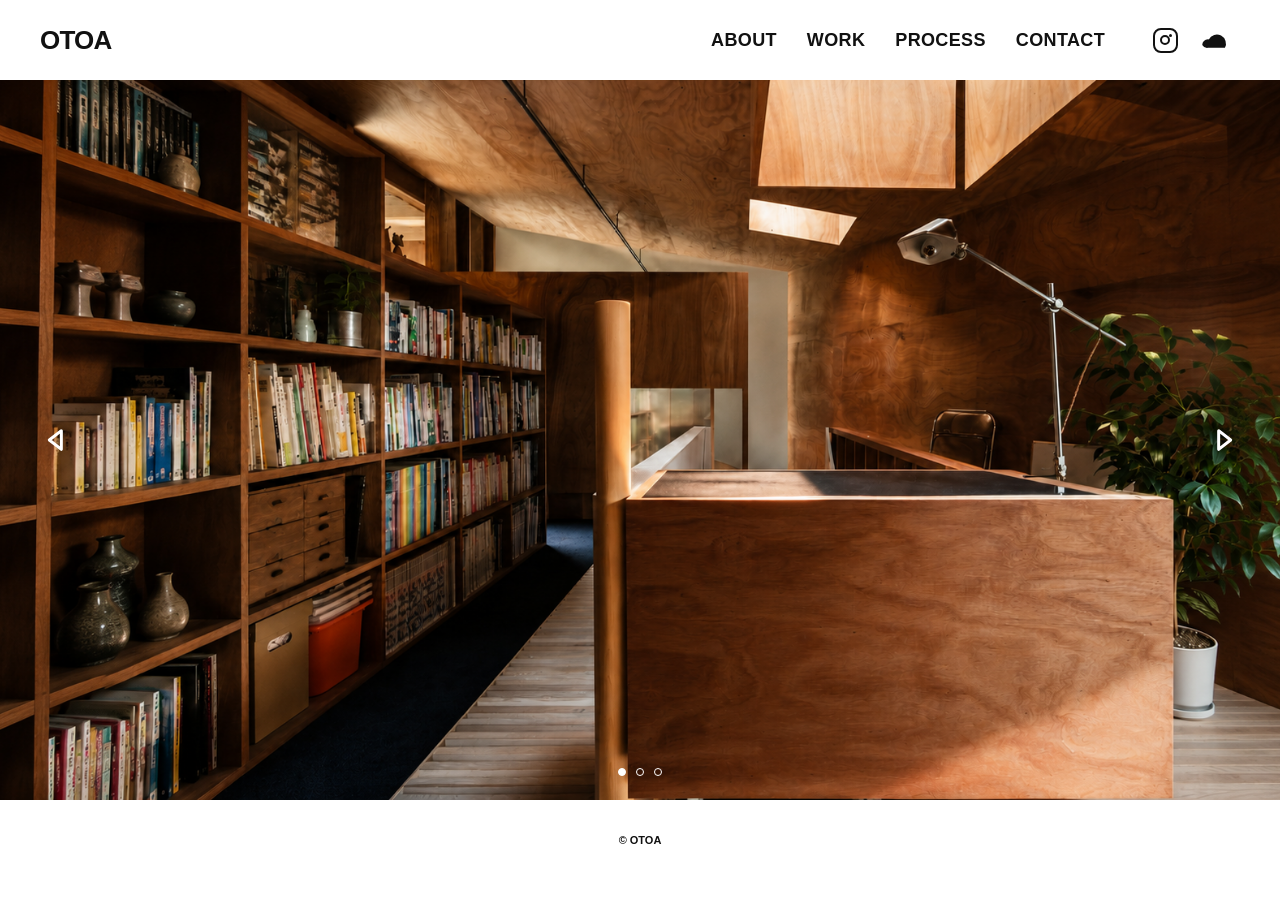
==== index.html @ 6fc3696e "最新OTOTOInitial commit" ====
<!doctype html>
<html lang="ja">
  <head>
    <meta charset="UTF-8" />
    <meta name="viewport" content="width=device-width, initial-scale=1.0" />
    <meta
      name="description"
      content="OTOAは、内装工事を軸に、空間に馴染む木製スピーカーも制作しています。"
    />
    <title>OTOA — Interior / Speaker / Music</title>

    <link rel="stylesheet" href="./css/reset.css" />
    <link rel="stylesheet" href="./css/style.css?v=20260803-77" />
  </head>

  <body>
    <!-- Header: ロゴと各ページへのナビゲーション -->
    <header class="header">
      <a class="logo" href="./index.html" aria-label="トップページ">OTOA</a>

      <button
        class="menu-button"
        type="button"
        aria-expanded="false"
        aria-controls="global-navigation"
      >
        <span>MENU</span>
        <span class="menu-icon" aria-hidden="true"></span>
      </button>

      <nav id="global-navigation" class="navigation" aria-label="メインメニュー">
        <div class="navigation-left">
          <a href="./about/index.html">ABOUT</a>
          <a href="./work/index.html">WORK</a>
          <a href="./process/index.html">PROCESS</a>
          <a href="./contact/index.html">CONTACT</a>
        </div>
        <div class="navigation-right">
          <a class="instagram-link" href="https://www.instagram.com" target="_blank" rel="noreferrer" aria-label="Instagram">
            <span class="instagram-icon" aria-hidden="true"></span>
          </a>
          <a class="soundcloud-link" href="https://soundcloud.com/" target="_blank" rel="noreferrer" aria-label="SoundCloud">
            <svg class="soundcloud-icon" viewBox="0 0 24 24" aria-hidden="true">
              <path d="M3 12a4 4 0 014-4c.2 0 .4 0 .6.05A6 6 0 1119 14H7a4 4 0 01-4-2z"></path>
            </svg>
          </a>
        </div>
      </nav>
    </header>

    <!-- Hero: OTOAの空間とスピーカーを写真だけで見せるスライダー -->
    <main class="hero">
      <div class="slider" aria-label="OTOAイメージ写真">
        <div class="slide is-active">
          <img
            src="./assets/interior-02.png"
            alt="本棚と木のカウンターがある内装空間"
          />
        </div>
        <div class="slide">
          <img
            src="./assets/interior-01.png"
            alt="障子と赤い壁、木製収納がある住宅のリビング"
          />
        </div>
        <div class="slide">
          <img
            src="./assets/interior-03.png"
            alt="自然光と木製収納が調和する住宅のリビング"
          />
        </div>

        <button class="slider-button slider-prev" type="button" aria-label="前の写真">
          <svg viewBox="0 0 24 24" aria-hidden="true">
            <path d="M16 5 L7 12 L16 19 Z"></path>
          </svg>
        </button>
        <button class="slider-button slider-next" type="button" aria-label="次の写真">
          <svg viewBox="0 0 24 24" aria-hidden="true">
            <path d="M8 5 L17 12 L8 19 Z"></path>
          </svg>
        </button>

        <div class="slider-dots" aria-label="写真を選択">
          <button class="slider-dot is-active" type="button" aria-label="写真1を表示"></button>
          <button class="slider-dot" type="button" aria-label="写真2を表示"></button>
          <button class="slider-dot" type="button" aria-label="写真3を表示"></button>
        </div>
      </div>
    </main>

    <!-- Footer: 全ページ共通のコピーライトとSNSリンク -->
    <footer class="page-footer">
      <a href="./index.html">© OTOA</a>
    </footer>

    <script src="./js/main.js?v=20260803-02"></script>
  </body>
</html>
---- css/style.css ----
@charset "UTF-8";

:root {
  --color-white: #ffffff;
  --color-black: #111111;
  --color-gray: #aaa9a7;
  --font-body: "Helvetica Neue", Helvetica, Arial, sans-serif;
  --body-text-size: 16px; /* 全ページ共通：本文サイズ */
  --header-height: 5rem;
  --footer-height: var(--header-height);
  --site-content-max: 1440px; /* 全ページ共通：コンテンツの最大幅 */
  --site-gutter-total: 80px; /* PC：左右余白40px × 2 */
  /* 下層ページ共通：ABOUTのCONCEPTセクションを基準にした文字階層 */
  --section-title-size: 18px;
  --section-title-weight: 700;
  --section-translation-size: 12px;
  --section-translation-weight: 680;
  --section-body-size: 14px;
  --section-body-weight: 620;
  /* ABOUT・PROCESS共通：蛍光ペンの上下位置を統一 */
  --marker-highlight: linear-gradient(
    to bottom,
    transparent 18%,
    #dfff00 18%,
    #dfff00 88%,
    transparent 88%
  );
}

html {
  width: 100%;
}

html,
body {
  min-height: 100%;
  background: var(--color-white);
  overflow-x: hidden;
}

body {
  width: 100%;
  margin: 0;
  color: var(--color-black);
  font-family: var(--font-body);
}

body.menu-open {
  overflow: hidden;
}

/* ========================================
   Header: 左右のナビと中央ロゴ
======================================== */
.header {
  position: relative;
  z-index: 20;
  display: grid;
  grid-template-columns: 1fr auto 1fr;
  align-items: center;
  width: 100%;
  height: var(--header-height);
  padding: 0 clamp(2rem, 5vw, 5rem);
  background: var(--color-white);
}

.logo {
  z-index: 2;
  grid-column: 1;
  grid-row: 1;
  justify-self: start;
  font-size: 26px;
  font-weight: 700;
  line-height: 1;
  letter-spacing: -0.03em;
}

.navigation {
  grid-column: 2 / -1;
  grid-row: 1;
  display: flex;
  justify-content: flex-end;
  gap: 20px;
  width: 100%;
  pointer-events: none;
}

.navigation-left,
.navigation-right {
  display: flex;
  align-items: center;
  pointer-events: auto;
}

.navigation-left {
  justify-content: flex-end;
  gap: 0;
  margin-left: auto;
}

.navigation-right {
  gap: 0;
}

.navigation-left a,
.navigation-right a {
  display: inline-flex;
  position: relative;
  align-items: center;
  justify-content: center;
  color: var(--color-black);
  font-size: 18px;
  font-weight: 600;
  line-height: 2rem;
  letter-spacing: 0.02em;
  transition: color 180ms ease;
}

.navigation-left a {
  padding: 15px;
}

.navigation-right .instagram-link,
.navigation-right .soundcloud-link {
  display: grid;
  place-items: center;
  width: 50px;
  height: 50px;
  min-width: 50px;
  min-height: 50px;
  padding: 10px;
}

.instagram-icon {
  position: relative;
  display: block;
  width: 25px;
  height: 25px;
  border: 2px solid currentColor;
  border-radius: 8px;
}

.flow-body .instagram-icon {
  width: 25px;
  height: 25px;
}

.soundcloud-icon {
  display: block;
  width: 34px;
  height: 34px;
  fill: currentColor;
  transform: translateY(3px); /* SoundCloudアイコンだけ3px下へ調整 */
}

.navigation-left a::after {
  position: absolute;
  bottom: -0.65rem;
  left: 50%;
  width: 0.45rem;
  height: 0.45rem;
  border-radius: 50%;
  background: var(--color-black);
  content: "";
  transform: translate(-50%, 0.35rem);
  opacity: 0;
  transition:
    opacity 180ms ease,
    transform 180ms ease;
}

.navigation-left a:hover,
.navigation-left a:focus-visible,
.navigation-left a.is-current {
  color: var(--color-black);
}

.navigation-left a:hover::after,
.navigation-left a:focus-visible::after,
.navigation-left a.is-current::after {
  transform: translate(-50%, 0);
  opacity: 1;
}

.instagram-icon::before {
  position: absolute;
  top: 50%;
  left: 50%;
  width: 10px;
  height: 10px;
  border: 2px solid currentColor;
  border-radius: 50%;
  content: "";
  transform: translate(-50%, -50%);
}

.instagram-icon::after {
  position: absolute;
  top: 4px;
  right: 4px;
  width: 3px;
  height: 3px;
  border-radius: 50%;
  background: currentColor;
  content: "";
}

.menu-button {
  display: none;
}

/* ========================================
   Hero slider: 写真だけを画面いっぱいに表示
======================================== */
.hero {
  width: 100%;
  max-width: none;
  margin: 0;
  height: auto;
  aspect-ratio: 16 / 9;
  max-height: calc(100svh - var(--header-height) - var(--footer-height));
  padding: 0;
}

.slider {
  position: relative;
  width: 100%;
  height: 100%;
  overflow: hidden;
  background: #312a24;
}

.slide {
  position: absolute;
  inset: 0;
  visibility: hidden;
  opacity: 0;
  transition:
    opacity 1.2s ease,
    visibility 1.2s;
}

.slide.is-active {
  visibility: visible;
  opacity: 1;
}

.slide img {
  width: 100%;
  height: 100%;
  object-fit: cover;
  object-position: center;
}

.slider-button {
  position: absolute;
  z-index: 3;
  top: 50%;
  display: grid;
  place-items: center;
  width: 2.25rem;
  height: 2.25rem;
  padding: 0;
  border: 0;
  background: transparent;
  cursor: pointer;
  transform: translateY(-50%);
  transition: opacity 180ms ease;
}

.slider-button svg {
  width: 2rem;
  height: 2rem;
  overflow: visible;
}

.slider-button path {
  fill: rgba(17, 17, 17, 0.12);
  stroke: var(--color-white);
  stroke-width: 2.25;
  stroke-linecap: round;
  stroke-linejoin: round;
}

.slider-button:hover,
.slider-button:focus-visible {
  opacity: 0.6;
}

.slider-prev {
  left: clamp(1rem, 3vw, 3rem);
}

.slider-next {
  right: clamp(1rem, 3vw, 3rem);
}

.slider-dots {
  position: absolute;
  z-index: 3;
  bottom: 1.5rem;
  left: 50%;
  display: flex;
  gap: 0.625rem;
  transform: translateX(-50%);
}

.slider-dot {
  width: 0.5rem;
  height: 0.5rem;
  padding: 0;
  border: 1px solid var(--color-white);
  border-radius: 50%;
  cursor: pointer;
}

.slider-dot.is-active {
  background: var(--color-white);
}

/* ========================================
   Tablet: 900px以下
======================================== */
@media screen and (max-width: 900px) {
  .works-grid,
  .works-grid-columns {
    grid-template-columns: 1fr;
    gap: 1.5rem;
  }

  .works-column {
    gap: 1.5rem;
  }

  .works-grid-columns .works-column:first-child,
  .works-grid-columns .works-column:last-child {
    padding-right: 0;
    padding-left: 0;
  }

  .works-card img {
    height: 260px;
  }

  .flow-intro,
  .flow-steps {
    width: 100%;
  }

  .flow-steps li {
    grid-template-columns: 2.5rem minmax(0, 1fr);
  }

  .flow-description {
    grid-column: 2;
  }

  .works-page-title {
    font-size: 2.25rem;
    margin-bottom: 0.45rem;
  }

  .works-page-dot {
    margin-bottom: 2.2rem;
    margin-top: -0.875rem;
  }

  .speaker-detail-grid {
    grid-template-columns: repeat(2, minmax(0, 1fr));
  }
}

/* ========================================
   Smartphone: 640px以下
======================================== */
@media screen and (max-width: 640px) {
  .header {
    padding: 0 1rem;
  }

  .logo {
    font-size: 1.25rem;
  }

  .menu-button {
    padding: 0.5rem 0;
  }

  .navigation {
    padding: 1rem 1rem 2rem;
  }

  .navigation a {
    padding: 0.85rem 0.25rem;
    font-size: 1rem;
  }

  .navigation-right {
    margin-top: 0.5rem;
  }

  .slider-button {
    width: 1.7rem;
    height: 1.7rem;
  }

  .slider-prev {
    left: 0.5rem;
  }

  .slider-next {
    right: 0.5rem;
  }

  .page-footer {
    padding: 0 1rem;
  }

  .flow-steps li {
    grid-template-columns: 1fr;
    gap: 0.5rem;
  }

  .flow-description {
    grid-column: 1;
  }

  .flow-contact {
    display: grid;
    justify-items: stretch;
  }

  .flow-contact-button {
    width: 100%;
  }

  .contact-form {
    max-width: 100%;
  }

  .privacy-check {
    align-items: flex-start;
    text-align: left;
  }

  .works-page-title {
    font-size: 1.75rem;
    margin-bottom: 0.4rem;
  }

  .works-page-dot {
    margin-bottom: 1.95rem;
    margin-top: -0.9375rem;
  }

  .speaker-detail-grid {
    grid-template-columns: 1fr;
  }
}

/* ========================================
   Tablet: 1024px以下
======================================== */
@media screen and (max-width: 1024px) {
  :root {
    --header-height: 5rem;
  }

  .header {
    padding: 0 1.5rem;
  }

  .logo {
    justify-self: start;
    grid-column: 1;
    white-space: nowrap;
  }

  .menu-button {
    z-index: 2;
    grid-column: 3;
    grid-row: 1;
    display: flex;
    justify-self: end;
    gap: 0;
    align-items: center;
    padding: 0.75rem 0;
    font-size: 0.75rem;
    font-weight: 600;
    cursor: pointer;
  }

  .menu-button > span:first-child {
    /* レスポンシブ時：MENU文字は表示せずアイコンだけにする */
    display: none;
  }

  .menu-icon,
  .menu-icon::before {
    display: block;
    width: 1.5rem;
    height: 1px;
    background: var(--color-black);
    transition: transform 240ms ease;
  }

  .menu-icon {
    position: relative;
  }

  .menu-icon::before {
    position: absolute;
    top: 0.4rem;
    content: "";
  }

  .menu-button[aria-expanded="true"] .menu-icon {
    transform: translateY(0.2rem) rotate(45deg);
  }

  .menu-button[aria-expanded="true"] .menu-icon::before {
    transform: translateY(-0.4rem) rotate(-90deg);
  }

  .navigation {
    position: fixed;
    inset: var(--header-height) 0 0;
    display: flex;
    flex-direction: column;
    justify-content: flex-start;
    gap: 0;
    padding: 1.5rem;
    visibility: hidden;
    background: var(--color-white);
    opacity: 0;
    pointer-events: none;
    transition:
      opacity 240ms ease,
      visibility 240ms;
  }

  .navigation.is-open {
    visibility: visible;
    opacity: 1;
    pointer-events: auto;
  }

  .navigation-left {
    display: block;
    margin-left: 0;
    text-align: right;
  }

  .navigation-right {
    display: flex;
    gap: 0;
    margin-top: 1rem;
  }

  .navigation a {
    display: block;
    position: relative;
    padding: 15px;
    border-bottom: 1px solid #deddd9;
    color: var(--color-black);
    font-size: 18px;
  }

  .navigation-left a::after {
    top: 50%;
    right: 0.25rem;
    bottom: auto;
    left: auto;
    transform: translate(0.35rem, -50%);
  }

  .navigation-left a:hover::after,
  .navigation-left a:focus-visible::after,
  .navigation-left a.is-current::after {
    transform: translate(0, -50%);
  }

  .navigation-right .instagram-link,
  .navigation-right .soundcloud-link {
    border-bottom: 0;
  }

  .hero {
    height: min(
      41.875rem,
      calc(100svh - var(--header-height) - var(--footer-height))
    );
  }

  .speaker-detail-grid {
    grid-template-columns: repeat(2, minmax(0, 1fr));
  }
}

/* ========================================
   Smartphone: 768px以下
======================================== */
@media screen and (max-width: 768px) {
  :root {
    --header-height: 4rem;
  }

  .header {
    padding: 0 1.25rem;
  }

  .logo {
    font-size: 26px;
  }

  .hero {
    height: calc(100svh - var(--header-height) - var(--footer-height));
    min-height: 24rem;
    max-height: 32rem;
    padding: 0;
  }



  .slider-button {
    width: 2rem;
    height: 2rem;
  }

  .slider-prev {
    left: 0.75rem;
  }

  .slider-next {
    right: 0.75rem;
  }

  .slider-dots {
    bottom: 1rem;
  }

  .works-page-title {
    font-size: 2rem;
    margin-bottom: 0.35rem;
  }

  .works-page-dot {
    margin-bottom: 1.95rem;
    margin-top: -0.9375rem;
  }

  .speaker-detail-grid {
    grid-template-columns: 1fr;
  }
}

/* ========================================
   Small smartphone: 480px以下
======================================== */
@media screen and (max-width: 480px) {
  .menu-button > span:first-child {
    display: none;
  }

  .slider-button {
    width: 1.75rem;
    height: 1.75rem;
  }
}

@media (prefers-reduced-motion: reduce) {
  .slide {
    transition: none;
  }
}

/* ========================================
   Sub pages: ABOUT / WORK / CONTACT 共通
======================================== */
.sub-page {
  width: 100%;
  min-height: 100vh;
  background: var(--color-white);
  font-size: var(--body-text-size);
}

.page-container,
.header,
.page-footer {
  /* 全ページ共通フレーム：最大幅はこの1か所で管理 */
  width: calc(100% - var(--site-gutter-total));
  max-width: var(--site-content-max);
  margin-right: auto;
  margin-left: auto;
}

.page-container {
  padding-top: clamp(5rem, 8vw, 8rem);
  padding-bottom: clamp(6rem, 10vw, 10rem);
}

.page-label {
  font-size: 0.75rem;
  font-weight: 700;
  letter-spacing: 0.06em;
}

.page-footer {
  display: flex;
  justify-content: center;
  align-items: center;
  width: 100%;
  height: var(--footer-height);
  padding: 0 1.5rem;
  color: var(--color-black);
  background: var(--color-white);
  font-size: 0.75rem;
  font-weight: 600;
}

.page-footer a {
  font-size: 0.75rem;
  font-weight: 700;
  transition: opacity 180ms ease;
}

.page-footer a:hover,
.page-footer a:focus-visible {
  opacity: 0.5;
}

/* ========================================
   About page
======================================== */
.about-page {
  --about-rule-color: #9c9c9c;
  --about-section-space: clamp(5rem, 8vw, 8rem);
  width: min(calc(100% - 36rem), 54rem);
}

.about-lead {
  display: grid;
  grid-template-columns: minmax(0, 1fr) minmax(20rem, 0.75fr);
  column-gap: clamp(4rem, 8vw, 7.5rem);
  row-gap: 0;
  align-items: start;
  padding-top: 1.75rem;
  border-top: 1px solid var(--about-rule-color);
}

.about-text {
  grid-column: 1;
  grid-row: 1;
  width: 100%;
  max-width: 35rem;
}

.about-profile h1 {
  margin-bottom: 0.15rem;
  font-size: 1.125rem;
  font-weight: 700;
  line-height: 1.45;
  letter-spacing: 0;
}

.about-profile h1::before,
.about-profile p:nth-of-type(2)::before {
  margin-right: 0.45em;
  content: "■";
}

.about-profile p {
  font-size: 0.875rem;
  font-weight: 700;
  line-height: 1.45;
  letter-spacing: 0;
}

.about-section-label {
  margin-bottom: 1.25rem;
}

.about-profile p:nth-of-type(2) {
  margin-bottom: 0.75rem;
}

.contact-intro h1 {
  margin-top: 2rem;
  font-size: clamp(2rem, 4vw, 3.75rem);
  font-weight: 550;
  line-height: 1.35;
  letter-spacing: -0.04em;
}

.about-copy {
  grid-column: 1;
  grid-row: 2;
  width: 100%;
  max-width: 35rem;
  margin-top: 2.75rem;
}

.about-copy p {
  margin: 0;
  font-size: clamp(0.9375rem, 1.1vw, 1.0625rem);
  font-weight: 650;
  line-height: 1.6;
  letter-spacing: 0.01em;
}

.about-copy .about-copy-label {
  margin-bottom: 0.25rem;
  font-size: 0.875rem;
  font-weight: 700;
}

.about-copy h2 {
  margin-bottom: 1.25rem;
  font-size: 0.8125rem;
  font-weight: 700;
  color: #aaa9a7;
}

.about-copy p + p {
  margin-top: 1.5rem;
}

.about-copy mark {
  color: inherit;
  padding: 0 0.04em;
  background: var(--marker-highlight);
  box-decoration-break: clone;
  -webkit-box-decoration-break: clone;
}

.about-image {
  grid-column: 2;
  grid-row: 1 / span 2;
  display: flex;
  justify-content: center;
  align-items: center;
  margin: 0;
}

.about-image img {
  display: block;
  width: 100%;
  aspect-ratio: 4 / 5;
  object-fit: cover;
  object-position: center;
  filter: grayscale(1);
}

.about-history {
  width: min(100%, 18rem);
  margin-top: clamp(5rem, 8vw, 8rem);
}

.about-story {
  margin-top: var(--about-section-space);
  border-top: 1px solid var(--about-rule-color);
}

.story-row {
  display: grid;
  grid-template-columns: 10.5rem minmax(0, 1fr);
  gap: clamp(3rem, 6vw, 5rem);
  padding: 1.75rem 0 2.25rem;
  border-bottom: 1px solid var(--about-rule-color);
}

.story-heading p,
.story-row h2 {
  font-size: 0.875rem;
  font-weight: 700;
}

.story-heading h2 {
  margin-top: 0.25rem;
  font-size: 0.8125rem;
  color: #aaa9a7;
}

.story-copy p {
  font-size: 1rem;
  font-weight: 650;
  line-height: 1.65;
}

.story-copy p + p {
  margin-top: 1.5rem;
}

.story-copy mark {
  color: inherit;
  padding: 0 0.04em;
  background: var(--marker-highlight);
  box-decoration-break: clone;
  -webkit-box-decoration-break: clone;
}

.practice-list {
  display: grid;
  grid-template-columns: repeat(3, minmax(0, 1fr));
  gap: clamp(1.5rem, 3vw, 2.5rem);
  font-size: 1rem;
  font-weight: 650;
  line-height: 1.65;
}

.practice-list dt {
  margin-bottom: 0.5rem;
  font-weight: 700;
}

.practice-list dd {
  margin-left: 0;
  text-align: left;
}

.practice-list dd + dd {
  margin-top: 0.15rem;
}

.about-career {
  display: grid;
  grid-template-columns: minmax(8rem, 0.35fr) minmax(0, 1.65fr);
  gap: clamp(3rem, 7vw, 7rem);
  margin-top: clamp(5rem, 8vw, 8rem);
  padding-top: 1.75rem;
  border-top: 1px solid #9c9c9c;
}

.about-career h2 {
  font-size: 0.875rem;
  font-weight: 700;
}

.career-list > div {
  display: grid;
  grid-template-columns: 7rem minmax(0, 1fr);
  gap: 1.5rem;
  padding-bottom: 1.75rem;
}

.career-list p {
  font-size: 0.875rem;
  font-weight: 600;
  line-height: 1.55;
}

.career-label {
  font-weight: 700;
}

.history-column h2 {
  margin-bottom: 2rem;
  font-size: 0.875rem;
  font-weight: 700;
}

.history-column dl,
.history-column ul {
  font-size: 0.875rem;
  font-weight: 600;
  line-height: 1.35;
}

.history-column dl > div {
  margin-bottom: 1.75rem;
}

.history-column dt {
  margin-bottom: 0.25rem;
  font-weight: 700;
}

/* ========================================
   Works page
======================================== */
.works-page-index,
.flow-page,
.project-page,
.project-detail-page,
.speaker-detail-page {
  /* 外枠幅は共通page-containerの最大1440pxを使用。内側余白のみ共通化 */
  padding-right: 64px;
  padding-left: 64px;
}

.works-heading {
  display: flex;
  justify-content: center;
  align-items: baseline;
  margin-bottom: 3rem;
}

/* Works page title and dot */
.works-page-title {
  margin: 0;
  margin-bottom: 0.5rem;
  text-align: center;
  font-size: 2.5rem;
  font-weight: 700;
  letter-spacing: 0.05em;
}

.works-page-dot {
  width: 0.5rem;
  height: 0.5rem;
  margin: 0 auto 2.5rem;
  border-radius: 50%;
  background: var(--color-black);
}

.works-filter {
  display: flex;
  gap: 1rem;
}

.works-filter-split {
  display: grid;
  grid-template-columns: repeat(2, minmax(0, 1fr));
  width: 100%;
  gap: 0;
  text-align: left;
}

.filter-button {
  padding: 0;
  color: var(--color-gray);
  font-size: 0.875rem;
  cursor: pointer;
}

.filter-button:hover,
.filter-button:focus-visible,
.filter-button.is-active {
  color: var(--color-black);
}

.works-filter-split .category-label {
  width: 100%;
  padding: 1.25rem 1.5rem 0;
  color: var(--color-black);
  font-size: 16px;
  font-weight: 600;
}

.works-filter-split .category-label:first-child {
  padding-left: 0;
}

.works-category-layout {
  position: relative;
  border-top: 1px solid var(--color-black);
}

.works-category-layout::before {
  position: absolute;
  z-index: 1;
  top: 0;
  bottom: 0;
  left: 50%;
  width: 1px;
  background: #deddd9;
  content: "";
  pointer-events: none;
}

.works-page-index .works-heading {
  margin-bottom: 2rem;
}

.works-page-title {
  font-size: 2.5rem;
  margin-bottom: 0.5rem;
}

.works-page-dot {
  margin-bottom: 2.45rem;
  margin-top: -0.875rem;
}

.works-grid {
  display: grid;
  grid-template-columns: repeat(2, minmax(0, 1fr));
  gap: 2rem 1.5rem;
}

.works-grid-columns {
  align-items: stretch;
  gap: 0;
}

.works-column {
  display: grid;
  gap: 2rem;
  min-width: 0;
  align-content: start;
}

.works-grid-columns .works-column:first-child {
  padding-right: 1.5rem;
}

.works-grid-columns .works-column:last-child {
  padding-left: 1.5rem;
}

.works-card {
  min-width: 0;
}

.works-card {
  position: relative;
  overflow: hidden;
}

.works-card .card-overlay {
  position: absolute;
  left: 0;
  right: 0;
  bottom: 0;
  top: 0;
  background: linear-gradient(180deg, rgba(0,0,0,0) 40%, rgba(0,0,0,0.5) 100%);
  opacity: 0;
  transition: opacity 240ms ease, transform 240ms ease;
  display: flex;
  align-items: flex-end;
  justify-content: flex-start;
  padding: 1.5rem;
}

.works-card .card-info {
  color: #fff;
  text-shadow: 0 1px 2px rgba(0,0,0,0.6);
}

.works-card .card-info h2 {
  margin: 0 0 0.25rem 0;
  font-size: 1.125rem;
  font-weight: 700;
}

.works-card .card-info p {
  margin: 0;
  font-size: 0.9375rem;
  opacity: 0.9;
}

.works-card.overlay-open .card-overlay {
  opacity: 1;
}

.works-card .card-info h2 {
  margin: 0 0 0.25rem 0;
  font-size: 1.5rem;
  font-weight: 700;
}

.works-card .card-info p {
  margin: 0;
  font-size: 1rem;
  font-style: italic;
  opacity: 0.95;
}

.works-card.is-hidden {
  display: none;
}

.works-card img {
  width: 100%;
  height: 318px;
  object-fit: cover;
}

/* SPEAKER：製品全体がカード内で途切れない表示 */
.works-card[data-category="speaker"] img,
.speaker-page .works-card img {
  object-fit: contain;
  object-position: center;
  background: #f2efee;
}

.works-card:nth-child(5) img,
.works-card:nth-child(6) img,
.works-card:nth-child(7) img {
  object-position: center 58%;
}

.works-card div {
  display: flex;
  justify-content: space-between;
  gap: 1rem;
  padding-top: 0.75rem;
}

.works-card h2 {
  font-size: 0.875rem;
  font-weight: 600;
}

.works-card p {
  color: var(--color-gray);
  font-size: 0.6875rem;
  font-weight: 600;
}

/* ========================================
   Contact page
======================================== */
.contact-page {
  display: block;
  text-align: center;
}

.contact-form {
  width: 100%;
  max-width: 600px;
  margin-right: auto;
  margin-left: auto;
}

.form-field {
  margin-bottom: 1.5rem;
}

.form-field label {
  display: block;
  margin-bottom: 0.5rem;
  font-size: 0.875rem;
  font-weight: 600;
  text-align: left;
}

.category-field {
  min-width: 0;
  padding: 0;
  border: 0;
}

.category-field legend {
  margin-bottom: 0.5rem;
  font-size: 0.875rem;
  font-weight: 600;
  text-align: left;
}

.required-mark {
  color: var(--color-black);
  font-weight: 700;
}

.category-select {
  position: relative;
  width: 100%;
  border: 1px solid #777777;
  background: var(--color-white);
}

.category-select summary {
  position: relative;
  display: flex;
  justify-content: space-between;
  gap: 1rem;
  align-items: center;
  min-height: 3rem;
  padding: 0.65rem 2.5rem;
  cursor: pointer;
  list-style: none;
}

.category-select summary::-webkit-details-marker {
  display: none;
}

.category-selected,
.category-options label {
  display: flex;
  gap: 0.6rem;
  align-items: baseline;
  justify-content: flex-start;
  text-align: left;
}

.category-selected {
  width: 100%;
  justify-content: flex-start;
  text-align: left;
}

.category-en {
  font-size: 0.875rem;
  font-weight: 700;
  letter-spacing: 0.02em;
}

.category-ja {
  color: var(--color-gray);
  font-size: 0.625rem;
  font-weight: 600;
}

.category-arrow {
  position: absolute;
  right: 0.9rem;
  width: 0.55rem;
  height: 0.55rem;
  border-right: 1.5px solid var(--color-black);
  border-bottom: 1.5px solid var(--color-black);
  transform: rotate(45deg) translateY(-0.15rem);
  transition: transform 180ms ease;
}

.category-select[open] .category-arrow {
  transform: rotate(225deg) translate(-0.1rem, -0.1rem);
}

.category-options {
  border-top: 1px solid #777777;
}

.category-options label {
  margin: 0;
  padding: 0.85rem 2.5rem;
  cursor: pointer;
}

.category-options label + label {
  border-top: 1px solid #d5d5d5;
}

.category-options label:hover,
.category-options label:focus-within {
  color: var(--color-white);
  background: var(--color-black);
}

.category-options label:hover .category-ja,
.category-options label:focus-within .category-ja {
  color: #cfcfcf;
}

.category-options input {
  position: absolute;
  width: 1px;
  height: 1px;
  opacity: 0;
  pointer-events: none;
}

.form-field input,
.form-field select,
.form-field textarea {
  width: 100%;
  border: 1px solid #777777;
  border-radius: 0;
  background: var(--color-white);
  font-size: 0.875rem;
  text-align: center;
}

.form-field input,
.form-field select {
  min-height: 3rem;
  padding: 0 0.75rem;
}

.form-field .category-options input {
  position: absolute;
  width: 1px;
  height: 1px;
  min-height: 0;
  padding: 0;
  opacity: 0;
  pointer-events: none;
}

.form-field textarea {
  min-height: 12rem;
  padding: 0.75rem;
  resize: vertical;
}

.privacy-check {
  display: flex;
  gap: 0.75rem;
  align-items: center;
  justify-content: center;
  font-size: 0.75rem;
  line-height: 1.6;
}

.privacy-check input {
  flex: 0 0 auto;
  width: 1rem;
  height: 1rem;
  margin-top: 0.1rem;
}

.submit-button {
  min-width: 11rem;
  margin-top: 1.5rem;
  padding: 0.9rem 2rem;
  color: var(--color-white);
  background: var(--color-black);
  font-size: 0.875rem;
  font-weight: 600;
  cursor: pointer;
}

.submit-button:hover,
.submit-button:focus-visible {
  opacity: 0.72;
}

.form-note {
  margin-top: 1rem;
  color: #686868;
  font-size: 0.6875rem;
}

.privacy-section {
  width: 100%;
  max-width: 600px;
  margin-right: auto;
  margin-left: auto;
  margin-top: 3.5rem;
  padding-top: 2rem;
  border-top: 1px solid #bdbdbd;
}

.privacy-section h2 {
  font-size: 0.875rem;
}

.privacy-section p {
  margin-top: 1rem;
  font-size: 0.75rem;
  line-height: 1.8;
}

/* ========================================
   Flow page
======================================== */
.flow-page {
  /* 横幅は共通page-containerと上部の共通指定で管理 */
}

.flow-intro {
  width: calc(100% - 20px);
  margin: 0 auto 4rem;
  text-align: center;
}

.flow-intro-en,
.flow-intro h1 {
  font-size: 0.875rem;
  font-weight: 700;
  line-height: 1.4;
}

.flow-intro h1 {
  margin-top: 0.3rem;
  color: var(--color-gray);
}

.flow-intro-copy {
  max-width: 46rem;
  margin: 1.5rem auto 0;
  font-size: 0.875rem;
  font-weight: 600;
  line-height: 1.7;
}

.flow-heading {
  display: grid;
  grid-template-columns: minmax(8rem, 0.35fr) minmax(0, 1.65fr);
  column-gap: clamp(3rem, 7vw, 7rem);
  align-items: start;
}

.flow-heading h1 {
  font-size: 1rem;
  font-weight: 700;
  line-height: 1.4;
}

.flow-heading-copy {
  grid-column: 2;
}

.flow-heading-ja {
  margin-top: 0.3rem;
  color: var(--color-gray);
  font-size: 0.6875rem;
  font-weight: 600;
}

.flow-steps {
  width: calc(100% - 20px); /* FLOW工程一覧：横幅を合計20px縮小 */
  margin-right: auto;
  margin-left: auto;
  margin-top: 0;
  border-top: 1px solid #9c9c9c;
}

.flow-steps li {
  display: grid;
  grid-template-columns: 3rem minmax(10rem, 0.65fr) minmax(16rem, 1.35fr);
  gap: 2rem;
  align-items: start;
  padding: calc(1.75rem + 5px) 0;
  border-bottom: 1px solid #9c9c9c;
}

.flow-steps span {
  color: var(--color-gray);
  font-size: 0.75rem;
  font-weight: 600;
}

.flow-steps h2 {
  font-size: 1rem;
  font-weight: 700;
  line-height: 1.4;
}

.flow-steps h2 small {
  display: block;
  margin-top: 0.35rem;
  color: var(--color-gray);
  font-size: 0.625rem;
  font-weight: 600;
  line-height: 1.4;
}

.flow-steps mark {
  color: inherit;
  background: var(--marker-highlight);
  box-decoration-break: clone;
  -webkit-box-decoration-break: clone;
}

.flow-ja {
  margin-top: 0.35rem;
  color: var(--color-gray);
  font-size: 0.625rem;
  font-weight: 600;
  line-height: 1.6;
}

.flow-description .flow-ja {
  margin-top: 0;
  color: var(--color-black);
  font-size: 0.875rem;
  line-height: 1.7;
}

.flow-description .flow-ja + .flow-ja {
  margin-top: 0.75rem;
}

.flow-contact {
  display: flex;
  justify-content: center;
  align-items: center;
  margin-top: calc(4rem + 20px);
}

.flow-contact-button {
  min-width: 11rem;
  padding: 0.9rem 2rem;
  color: var(--color-white);
  background: var(--color-black);
  font-size: 0.875rem;
  font-weight: 700;
  text-align: center;
  transition: opacity 180ms ease;
}

.flow-contact-button:hover,
.flow-contact-button:focus-visible {
  opacity: 0.72;
}

@media screen and (max-width: 1024px) {
  .page-container {
    padding-top: 5rem;
  }

  .about-lead {
    grid-template-columns: 1fr;
    gap: 2rem;
  }

  .about-text,
  .about-image,
  .about-copy {
    grid-column: 1;
    grid-row: auto;
    max-width: none;
  }

  .about-image img {
    height: auto;
    aspect-ratio: auto;
    object-fit: contain;
    object-position: center;
  }

  .about-image {
    display: block;
  }

  .about-copy {
    margin-top: 0.5rem;
  }

  .works-grid {
    grid-template-columns: repeat(2, 1fr);
  }

  .works-page-title {
    font-size: 2.25rem;
    margin-bottom: 0.5rem;
  }

  .works-page-dot {
    margin-bottom: 2.2rem;
    margin-top: -0.55rem;
  }

}

.sub-page .page-container {
  padding-top: clamp(5rem, 8vw, 8rem);
}

@media screen and (max-width: 1024px) {
  .sub-page .page-container {
    padding-top: 5rem;
  }

}

@media screen and (max-width: 768px) {
  .sub-page .page-container {
    padding-top: 3.5rem;
  }

}

@media screen and (max-width: 768px) {
  .page-container {
    width: min(100% - 2.5rem, 42rem);
    padding-top: 3.5rem;
    padding-bottom: 6rem;
  }

  .about-lead {
    grid-template-columns: 1fr;
  }

  .about-image {
    grid-row: auto;
  }

  .about-image img {
    aspect-ratio: auto;
  }

  .about-copy {
    margin-top: 0.5rem;
  }

  .about-copy p {
    font-size: 0.9375rem;
    line-height: 1.7;
  }

  .about-copy p + p {
    margin-top: 1.25rem;
  }

  .about-history {
    grid-template-columns: 1fr;
    gap: 2.5rem;
  }

  .about-career,
  .story-row,
  .flow-heading {
    grid-template-columns: 1fr;
    gap: 1.5rem;
  }

  .flow-heading-copy {
    grid-column: 1;
  }

  .works-heading {
    display: block;
  }

  .works-filter {
    margin-top: 1.25rem;
  }

  .flow-steps li {
    grid-template-columns: 2.5rem 1fr;
    gap: 1rem;
  }

  .flow-description {
    grid-column: 2;
  }
}

@media screen and (max-width: 480px) {
  .works-filter-split {
    grid-template-columns: 1fr;
    gap: 1rem;
  }

  .works-filter-split .category-label:first-child {
    padding-left: 1.5rem;
  }

  .works-category-layout::before {
    display: none;
  }

  .career-list > div {
    grid-template-columns: 1fr;
    gap: 0.4rem;
  }

  .works-grid {
    grid-template-columns: 1fr;
  }

  .works-grid-columns {
    gap: 2rem;
  }

  .works-grid-columns .works-column:first-child,
  .works-grid-columns .works-column:last-child {
    padding-right: 0;
    padding-left: 0;
    border-right: 0;
  }

  .works-card div {
    display: block;
  }

  .works-card p {
    margin-top: 0.35rem;
  }

  .works-filter {
    gap: 0.75rem;
  }

}

/* ========================================
   ABOUT基準の全ページ共通タイポグラフィ
======================================== */
.header .logo {
  font-size: 26px;
}

.header .navigation a {
  font-size: 18px;
}

.sub-page main h1,
.sub-page main h2,
.sub-page main h3,
.sub-page main p,
.sub-page main li,
.sub-page main dt,
.sub-page main dd,
.sub-page main label,
.sub-page main legend,
.sub-page main input,
.sub-page main select,
.sub-page main textarea,
.sub-page main button,
.sub-page main a,
.sub-page main .category-label {
  font-size: var(--body-text-size);
}

.sub-page main .page-label,
.sub-page main .about-profile p,
.sub-page main .flow-heading-ja,
.sub-page main .flow-steps h2 small,
.sub-page main .flow-steps > li > span,
.sub-page main .works-card p,
.sub-page main .category-ja,
.sub-page main .form-note,
.sub-page main .privacy-check,
.page-footer,
.page-footer a {
  font-size: 0.6875rem;
}

.sub-page main .about-profile p {
  font-size: 16px; /* ABOUT上部：プロフィール情報 */
}

.sub-page main .about-profile h1 {
  font-size: 16px; /* ABOUT上部：プロフィール名 */
}

.sub-page main .about-copy p {
  font-size: 16px; /* ABOUT上部：本文 */
}

/* ABOUT：架空ブランド OTOA のプロフィール本文 */
.sub-page main .about-section-label,
.sub-page main .about-copy-label,
.sub-page main .story-heading p {
  display: inline-block;
  font-size: 16px;
  font-weight: 700;
  background: var(--marker-highlight);
  box-decoration-break: clone;
  -webkit-box-decoration-break: clone;
}

.sub-page main .about-copy h2,
.sub-page main .story-heading h2 {
  font-size: 16px;
  font-weight: 700;
  color: #aaa9a7;
}

.sub-page main .about-profile h1,
.sub-page main .about-profile p,
.sub-page main .about-copy p,
.sub-page main .story-copy p,
.sub-page main .practice-list dt,
.sub-page main .practice-list dd {
  font-weight: 650;
}

@media screen and (max-width: 768px) {
  .practice-list {
    grid-template-columns: 1fr;
    gap: 1.75rem;
  }
}

/* ABOUT：メインコンテンツの文字サイズを16pxに統一 */
.sub-page main.about-page h1,
.sub-page main.about-page h2,
.sub-page main.about-page h3,
.sub-page main.about-page p,
.sub-page main.about-page dt,
.sub-page main.about-page dd,
.sub-page main.about-page li,
.sub-page main.about-page small,
.sub-page main.about-page mark {
  font-size: 16px;
}

/* ABOUT：英語見出しに添える日本語訳 */
.sub-page main.about-page .about-copy h2,
.sub-page main.about-page .story-heading h2 {
  font-size: 13px;
}

/* ABOUT：BACKGROUND本文3段落 */
.sub-page main.about-page .about-copy > p:not(.about-copy-label) {
  font-size: 14px;
  font-weight: 620;
}

.sub-page main.about-page .about-copy .about-copy-label {
  font-size: 18px;
}

.sub-page main.about-page .about-copy h2 {
  font-size: 12px;
}

/* ABOUT：BACKGROUND以降の見出し階層を統一 */
.sub-page main.about-page .story-heading p {
  font-size: 18px;
  font-weight: 700;
}

.sub-page main.about-page .story-heading h2 {
  font-size: 12px;
  font-weight: 680;
}

.sub-page main.about-page .story-copy p,
.sub-page main.about-page .practice-list dd {
  font-size: 14px;
  font-weight: 620;
}

.sub-page main.about-page .practice-list dt {
  width: fit-content;
  font-size: 14px;
  font-weight: 700;
  background: linear-gradient(
    to bottom,
    transparent calc(100% - 4px),
    #dfff00 calc(100% - 4px)
  );
}

/* ABOUT：PROFILEも同じ見出し・本文階層へ統一 */
.sub-page main.about-page .about-profile .about-section-label {
  font-size: 18px;
  font-weight: 700;
}

.sub-page main.about-page .about-profile h1,
.sub-page main.about-page .about-profile p:not(.about-section-label) {
  font-size: 16px;
  font-weight: 620;
  line-height: 1.25;
}

/* ABOUT：プロフィール情報はすべて16px */
.sub-page main.about-page .about-profile h1,
.sub-page main.about-page .about-profile p:nth-of-type(2) {
  font-size: 16px;
}

/* ========================================
   下層ページ共通：ABOUT「CONCEPT」と同じ文字階層
======================================== */
/* WORK：カテゴリ見出し */
.sub-page main.works-page .category-label {
  font-size: var(--section-title-size);
  font-weight: var(--section-title-weight);
}

/* WORK：画像ホバー情報 */
.sub-page main.works-page .works-card-overlay h2 {
  font-size: var(--section-title-size);
  font-weight: var(--section-title-weight);
}

.sub-page main.works-page .works-card-overlay p {
  font-size: var(--section-translation-size);
  font-weight: var(--section-translation-weight);
}

/* PROCESS・CONTACT：ページ導入 */
.sub-page main .flow-intro-en {
  font-size: var(--section-title-size);
  font-weight: var(--section-title-weight);
}

.sub-page main .flow-intro h1 {
  font-size: var(--section-translation-size);
  font-weight: var(--section-translation-weight);
}

.sub-page main .flow-intro-copy {
  font-size: var(--section-body-size);
  font-weight: var(--section-body-weight);
}

/* PROCESS：工程タイトル・翻訳・本文 */
.sub-page main.flow-page .flow-steps h2,
.sub-page main.flow-page .flow-steps mark {
  font-size: var(--section-title-size);
  font-weight: var(--section-title-weight);
}

.sub-page main.flow-page .flow-steps h2 small {
  font-size: var(--section-translation-size);
  font-weight: var(--section-translation-weight);
}

.sub-page main.flow-page .flow-description .flow-ja {
  font-size: var(--section-body-size);
  font-weight: var(--section-body-weight);
}

.sub-page main.flow-page .flow-steps > li > span {
  font-size: var(--section-translation-size);
  font-weight: var(--section-translation-weight);
}

/* CONTACT：フォームとプライバシー説明 */
.sub-page main.contact-page .form-field label,
.sub-page main.contact-page .category-field legend,
.sub-page main.contact-page .form-field input,
.sub-page main.contact-page .form-field textarea,
.sub-page main.contact-page .category-en,
.sub-page main.contact-page .privacy-check,
.sub-page main.contact-page .privacy-section p {
  font-size: var(--section-body-size);
  font-weight: var(--section-body-weight);
}

.sub-page main.contact-page .category-ja,
.sub-page main.contact-page .form-note {
  font-size: var(--section-translation-size);
  font-weight: var(--section-translation-weight);
}

.sub-page main.contact-page .privacy-section h2 {
  font-size: var(--section-title-size);
  font-weight: var(--section-title-weight);
}

/* WORK詳細：タイトル・補足情報・説明本文 */
.sub-page main.project-detail-page .project-detail-title {
  font-size: var(--section-title-size);
  font-weight: var(--section-title-weight);
}

.sub-page main.project-detail-page .project-detail-location {
  font-size: var(--section-translation-size);
  font-weight: var(--section-translation-weight);
}

.sub-page main.project-detail-page .project-detail-lead,
.sub-page main.project-detail-page .project-detail-copy {
  font-size: var(--section-body-size);
  font-weight: var(--section-body-weight);
}

.sub-page main .flow-intro h1,
.sub-page main .flow-heading-ja,
.sub-page main .flow-steps h2 small {
  /* 下層ページ：英語見出しに添える日本語訳 */
  font-size: var(--section-translation-size);
  font-weight: var(--section-translation-weight);
}

@media screen and (max-width: 1024px) {
  .header .navigation a {
    font-size: 18px;
  }
}

/* ========================================
   PC共通ヘッダー・フッター
======================================== */
@media screen and (min-width: 1025px) {
  .header {
    height: 80px;
    padding-right: 80px;
    padding-left: 80px;
  }

  .navigation {
    gap: 20px;
  }

  .navigation-left {
    gap: 0;
  }

  .header .navigation a {
    font-size: 18px; /* Yuri Suzuki参考：PCナビゲーション */
  }

  .page-footer {
    height: 80px;
    padding-right: 80px;
    padding-left: 80px;
  }
}

@media screen and (min-width: 1400px) {
  .contact-page {
    padding-right: 0;
    padding-left: 0;
  }
}

.about-page > * {
  /* ABOUT：共通フレーム内で文章・写真の読みやすい幅を調整 */
  width: min(100%, 864px);
  max-width: 864px;
  margin-right: auto;
  margin-left: auto;
}

@media screen and (min-width: 1025px) {
  .header,
  .page-footer {
    /* PC：共通フレームの端を左右の基準線にする */
    padding-right: 0;
    padding-left: 0;
  }

  .sub-page main.page-container {
    padding-top: 120px; /* TOP以外：メイン上余白 */
    padding-bottom: 120px; /* TOP以外：メイン下余白 */
  }
}

@media screen and (max-width: 1024px) {
  :root {
    --site-gutter-total: 48px; /* タブレット：左右余白24px × 2 */
  }

  .header {
    /* タブレット：ヘッダーの共通フレーム */
    width: calc(100% - var(--site-gutter-total));
    padding-right: 0;
    padding-left: 0;
  }

  .sub-page main.page-container,
  .page-footer {
    /* タブレット：メイン・フッターの共通フレーム */
    width: calc(100% - var(--site-gutter-total));
  }
}

@media screen and (max-width: 768px) {
  :root {
    --site-gutter-total: 40px; /* スマホ：左右余白20px × 2 */
  }
}

/* ========================================
   WORK：画像ホバーと実績詳細ページ
======================================== */
.works-card-link {
  position: relative;
  display: block;
  overflow: hidden;
}

.works-card-link > img {
  display: block;
  transition: transform 360ms ease;
}

.works-card-overlay {
  position: absolute;
  inset: 0;
  display: flex;
  flex-direction: column;
  justify-content: flex-end;
  align-items: flex-start;
  gap: 0.3rem;
  padding: 2rem;
  color: var(--color-white);
  background: rgba(0, 0, 0, 0.42);
  opacity: 0;
  transition: opacity 240ms ease;
}

.works-card-overlay h2 {
  margin: 0;
  color: var(--color-white);
  font-size: 1.5rem;
  font-weight: 500;
  line-height: 1.2;
}

.works-card-overlay p {
  margin: 0;
  color: var(--color-white);
  font-size: 1.125rem;
  font-style: italic;
  font-weight: 500;
  line-height: 1.3;
}

.works-card-link:hover .works-card-overlay,
.works-card-link:focus-visible .works-card-overlay {
  opacity: 1;
}

.works-card-link:hover > img,
.works-card-link:focus-visible > img {
  transform: scale(1.02);
}

.works-card-link:focus-visible {
  outline: 2px solid var(--color-black);
  outline-offset: 3px;
}

.project-detail-inner {
  width: 100%;
  max-width: 1000px;
  margin-right: auto;
  margin-left: auto;
}

.project-detail-header {
  margin-bottom: 1.25rem;
}

.project-detail-title {
  font-size: 1.125rem;
  font-weight: 700;
  line-height: 1.3;
}

.project-detail-location {
  margin-top: 0.25rem;
  color: #686868;
  font-size: 0.75rem;
  font-style: italic;
  font-weight: 600;
}

.project-detail-lead {
  margin-top: 0.65rem;
  color: #686868;
  font-size: var(--body-text-size);
  line-height: 1.55;
}

.project-detail-image {
  display: block;
  width: 100%;
  height: auto;
  object-fit: cover;
}

.project-detail-copy {
  margin: 1.5rem 0;
  font-size: var(--body-text-size);
  font-weight: 600;
  line-height: 1.55;
}

.project-detail-gallery {
  display: grid;
  gap: 1.5rem;
}

.project-detail-back {
  display: inline-block;
  margin-top: 3rem;
  font-size: 0.875rem;
  font-weight: 700;
}

/* ========================================
   WORK詳細：建築作品集のような個別案件ページ
======================================== */
.work-detail-article {
  width: 100%;
  max-width: none;
  margin: 0;
}

/* WORK詳細：他ページと同じ左右余白・最大1440pxの共通フレーム */
.sub-page main.work-detail-page.page-container {
  margin-inline: auto;
  padding-right: 0;
  padding-left: 0;
}

/* 【親】案件情報と完成写真を2列で配置 */
.work-detail-header {
  display: grid;
  width: 100%;
  grid-template-columns: minmax(0, 0.8fr) minmax(0, 1.2fr);
  gap: clamp(48px, 6vw, 96px);
  align-items: start;
}

.work-detail-header > * {
  min-width: 0;
}

.work-detail-header-copy {
  width: 100%;
  max-width: 100%;
}

.work-detail-number {
  margin-bottom: 2rem;
  color: var(--color-gray);
  font-size: var(--section-translation-size);
  font-weight: var(--section-translation-weight);
}

.work-detail-header h1 {
  display: block;
  max-width: 100%;
  font-size: clamp(1.7rem, 3.825vw, 3.4rem);
  font-weight: 500;
  line-height: 1.02;
  letter-spacing: -0.045em;
  white-space: normal;
  overflow-wrap: anywhere;
}

.work-detail-header h1::after {
  display: block;
  width: 5rem;
  height: 4px;
  margin-top: 1rem;
  background: #dfff00;
  content: "";
}

.work-detail-meta {
  margin-top: 1.75rem;
  color: #686868;
  font-size: var(--section-translation-size);
  font-weight: var(--section-translation-weight);
  line-height: 1.65;
}

.work-detail-lead {
  margin-top: 2rem;
  font-size: var(--section-body-size);
  font-weight: var(--section-body-weight);
  line-height: 1.8;
}

.work-detail-data {
  margin-top: 3rem;
  border-top: 1px solid #9c9c9c;
}

.work-detail-data > div {
  display: grid;
  grid-template-columns: 6rem minmax(0, 1fr);
  gap: 1.5rem;
  padding: 0.875rem 0;
  border-bottom: 1px solid #d4d4d4;
}

.work-detail-data dt,
.work-detail-data dd {
  margin: 0;
  font-size: var(--section-translation-size);
  line-height: 1.55;
}

.work-detail-data dt {
  font-weight: 700;
}

.work-detail-data dd {
  font-weight: 620;
}

.work-detail-header-image {
  min-width: 0;
  margin: 0;
}

.work-detail-header-image img {
  display: block;
  width: 100%;
  aspect-ratio: 4 / 3;
  object-fit: cover;
  object-position: center;
}

/* 各セクション：共通の罫線・余白・見出し */
.work-detail-section {
  margin-top: clamp(6.25rem, 10vw, 10rem);
  padding-top: clamp(2rem, 3vw, 3rem);
  border-top: 1px solid #9c9c9c;
}

.work-detail-section-heading {
  margin-bottom: clamp(2rem, 4vw, 3rem);
}

.work-detail-section-heading p {
  display: inline-block;
  font-size: var(--section-title-size);
  font-weight: var(--section-title-weight);
  line-height: 1.35;
  background: linear-gradient(
    to bottom,
    transparent calc(100% - 4px),
    #dfff00 calc(100% - 4px)
  );
}

.work-detail-section-heading h2 {
  margin-top: 0.35rem;
  color: var(--color-gray);
  font-size: var(--section-translation-size);
  font-weight: var(--section-translation-weight);
  line-height: 1.5;
}

/* 【親】依頼内容と提案を同じ幅の2列で配置 */
.work-detail-story-grid {
  display: grid;
  grid-template-columns: repeat(2, minmax(0, 1fr));
  gap: clamp(3rem, 8vw, 7.5rem);
}

.work-detail-story-grid > div {
  max-width: 30rem;
}

.work-detail-story-grid h3 {
  margin-bottom: 1rem;
  font-size: var(--section-body-size);
  font-weight: 700;
}

.work-detail-story-grid p,
.work-detail-summary-copy,
.work-detail-intro,
.work-detail-note,
.work-detail-main-visual figcaption,
.work-detail-detail-grid figcaption {
  font-size: var(--section-body-size);
  font-weight: var(--section-body-weight);
  line-height: 1.8;
}

.work-detail-story-grid p + p {
  margin-top: 1.5rem;
}

.work-detail-summary-copy {
  max-width: 46rem;
}

.work-detail-summary-copy p + p {
  margin-top: 1.5rem;
}

.work-detail-main-visual,
.work-detail-compare figure,
.work-detail-detail-grid figure {
  margin: 0;
}

.work-detail-main-visual img {
  display: block;
  width: 100%;
  height: auto;
}

.work-detail-main-visual figcaption {
  max-width: 46rem;
  margin-top: 1.25rem;
}

/* 【親】施工前後の写真を同じ比率の2列で比較 */
.work-detail-compare {
  display: grid;
  grid-template-columns: repeat(2, minmax(0, 1fr));
  gap: clamp(1.5rem, 3vw, 2.5rem);
}

.work-detail-compare img {
  display: block;
  width: 100%;
  aspect-ratio: 4 / 3;
  object-fit: cover;
}

.work-detail-compare figcaption {
  display: flex;
  align-items: baseline;
  gap: 0.75rem;
  margin-top: 1rem;
}

.work-detail-compare figcaption span {
  font-size: var(--section-body-size);
  font-weight: 700;
}

.work-detail-compare figcaption small {
  color: var(--color-gray);
  font-size: var(--section-translation-size);
  font-weight: var(--section-translation-weight);
}

.work-detail-note {
  max-width: 46rem;
  margin-top: 2rem;
}

.work-detail-intro {
  max-width: 42rem;
  margin-top: -1rem;
  margin-bottom: 2.5rem;
}

/* DETAILS：同じ完成写真から異なる納まりを切り取る */
.work-detail-detail-grid {
  display: grid;
  grid-template-columns: repeat(3, minmax(0, 1fr));
  gap: clamp(1.5rem, 3vw, 2.5rem);
}

.work-detail-detail-grid img {
  display: block;
  width: 100%;
  aspect-ratio: 4 / 3;
  object-fit: cover;
}

.work-detail-detail-grid figure:nth-child(1) img {
  object-position: 78% 38%;
}

.work-detail-detail-grid figure:nth-child(2) img {
  object-position: 72% 65%;
}

.work-detail-detail-grid figure:nth-child(3) img {
  object-position: 18% 38%;
}

.work-detail-detail-grid figcaption {
  margin-top: 1rem;
  text-align: left;
}

.work-detail-detail-grid figcaption span {
  font-size: 13px;
  font-weight: 700;
  line-height: 1.4;
}

.work-detail-detail-grid figcaption p {
  margin-top: 0.75rem;
}

/* PROCESS：大きな作業写真と補足写真に大小をつける */
.work-detail-process-layout {
  display: grid;
  grid-template-areas:
    "large small"
    "large copy";
  grid-template-columns: minmax(0, 1.4fr) minmax(260px, 0.6fr);
  gap: clamp(1.5rem, 3vw, 2.5rem);
  align-items: start;
}

.work-detail-process-placeholder {
  display: grid;
  place-items: center;
  overflow: hidden;
  background: #efedeb;
  color: var(--color-gray);
  font-size: 12px;
  font-weight: 600;
  letter-spacing: 0.02em;
}

.work-detail-process-large {
  grid-area: large;
  min-height: 36rem;
  height: 100%;
}

.work-detail-process-small {
  grid-area: small;
  aspect-ratio: 1 / 1;
}

.work-detail-process-copy {
  grid-area: copy;
  align-self: end;
  font-size: var(--section-body-size);
  font-weight: var(--section-body-weight);
  line-height: 1.8;
}

.work-detail-process-copy p + p {
  margin-top: 1.5rem;
}

/* 動画URL未設定時も16:9を保持 */
.work-detail-movie {
  position: relative;
  overflow: hidden;
  width: 100%;
  aspect-ratio: 16 / 9;
  background: #efedeb;
}

.work-detail-movie > img {
  display: block;
  width: 100%;
  height: 100%;
  object-fit: cover;
}

.work-detail-movie::after {
  position: absolute;
  inset: 0;
  background: rgba(0, 0, 0, 0.16);
  content: "";
}

.work-detail-movie button {
  position: absolute;
  z-index: 1;
  top: 50%;
  left: 50%;
  display: grid;
  place-items: center;
  width: 4rem;
  height: 4rem;
  padding: 0;
  border: 1px solid rgba(255, 255, 255, 0.9);
  border-radius: 50%;
  background: rgba(17, 17, 17, 0.45);
  transform: translate(-50%, -50%);
}

.work-detail-movie button span {
  width: 0;
  height: 0;
  margin-left: 0.2rem;
  border-top: 0.45rem solid transparent;
  border-bottom: 0.45rem solid transparent;
  border-left: 0.7rem solid var(--color-white);
}

/* 【親】前後の案件リンクを左右へ配置 */
.work-detail-navigation {
  display: grid;
  grid-template-columns: repeat(2, minmax(0, 1fr));
  margin-top: clamp(6.25rem, 10vw, 10rem);
  padding-top: 2rem;
  border-top: 1px solid #9c9c9c;
}

.work-detail-navigation a {
  display: flex;
  flex-direction: column;
  gap: 0.75rem;
  min-width: 0;
  padding: 1rem 0;
}

.work-detail-navigation a:last-child {
  align-items: flex-end;
  text-align: right;
}

.work-detail-navigation small {
  color: var(--color-gray);
  font-size: var(--section-translation-size);
  font-weight: var(--section-translation-weight);
}

.work-detail-navigation span {
  font-size: var(--section-title-size);
  font-weight: var(--section-title-weight);
}

.work-detail-navigation a:hover span,
.work-detail-navigation a:focus-visible span {
  text-decoration: underline;
  text-decoration-thickness: 1px;
  text-underline-offset: 0.25em;
}

/* 既存の下層ページ共通16px指定より優先する、この詳細ページ専用の文字階層 */
.sub-page main.work-detail-page .work-detail-header h1 {
  font-size: clamp(1.7rem, 3.825vw, 3.4rem);
  font-weight: 500;
}

.sub-page main.work-detail-page .work-detail-number,
.sub-page main.work-detail-page .work-detail-meta,
.sub-page main.work-detail-page .work-detail-data dt,
.sub-page main.work-detail-page .work-detail-data dd,
.sub-page main.work-detail-page .work-detail-section-heading h2,
.sub-page main.work-detail-page .work-detail-compare figcaption small,
.sub-page main.work-detail-page .work-detail-navigation small {
  font-size: var(--section-translation-size);
}

.sub-page main.work-detail-page .work-detail-number,
.sub-page main.work-detail-page .work-detail-meta,
.sub-page main.work-detail-page .work-detail-section-heading h2,
.sub-page main.work-detail-page .work-detail-compare figcaption small,
.sub-page main.work-detail-page .work-detail-navigation small {
  font-weight: var(--section-translation-weight);
}

.sub-page main.work-detail-page .work-detail-section-heading p,
.sub-page main.work-detail-page .work-detail-navigation span {
  font-size: var(--section-title-size);
  font-weight: var(--section-title-weight);
}

.sub-page main.work-detail-page .work-detail-lead,
.sub-page main.work-detail-page .work-detail-story-grid h3,
.sub-page main.work-detail-page .work-detail-story-grid p,
.sub-page main.work-detail-page .work-detail-summary-copy,
.sub-page main.work-detail-page .work-detail-intro,
.sub-page main.work-detail-page .work-detail-note,
.sub-page main.work-detail-page .work-detail-main-visual figcaption,
.sub-page main.work-detail-page .work-detail-detail-grid figcaption,
.sub-page main.work-detail-page .work-detail-compare figcaption span {
  font-size: var(--section-body-size);
}

.sub-page main.work-detail-page .work-detail-lead,
.sub-page main.work-detail-page .work-detail-story-grid p,
.sub-page main.work-detail-page .work-detail-summary-copy,
.sub-page main.work-detail-page .work-detail-intro,
.sub-page main.work-detail-page .work-detail-note,
.sub-page main.work-detail-page .work-detail-main-visual figcaption,
.sub-page main.work-detail-page .work-detail-detail-grid figcaption {
  font-weight: var(--section-body-weight);
}

/* タブレット：複雑なグリッドを読みやすい1列へ移行 */
@media screen and (max-width: 1024px) {
  .work-detail-header {
    grid-template-columns: 1fr;
    gap: 3rem;
  }

  .work-detail-header-copy {
    max-width: 40rem;
  }

  .work-detail-header-image {
    grid-row: 2;
  }

  .work-detail-detail-grid {
    grid-template-columns: repeat(2, minmax(0, 1fr));
  }
}

/* スマホ：写真と文章をすべて縦に積む */
@media screen and (max-width: 768px) {
  .work-detail-header {
    gap: 2rem;
  }

  .sub-page main.work-detail-page .work-detail-header h1 {
    font-size: clamp(1.7rem, 9.35vw, 2.55rem);
    line-height: 1.05;
  }

  .work-detail-data {
    margin-top: 2.5rem;
  }

  .work-detail-data > div {
    grid-template-columns: 5rem minmax(0, 1fr);
    gap: 1rem;
  }

  .work-detail-section {
    margin-top: 6.25rem;
    padding-top: 2rem;
  }

  .work-detail-story-grid,
  .work-detail-compare,
  .work-detail-detail-grid {
    grid-template-columns: 1fr;
    gap: 2.5rem;
  }

  .work-detail-story-grid > div {
    max-width: none;
  }

  .work-detail-process-layout {
    grid-template-areas:
      "large"
      "copy"
      "small";
    grid-template-columns: 1fr;
    gap: 2rem;
  }

  .work-detail-process-large {
    min-height: 0;
    height: auto;
    aspect-ratio: 4 / 3;
  }

  .work-detail-movie button {
    width: 3.5rem;
    height: 3.5rem;
  }

  .work-detail-navigation {
    grid-template-columns: 1fr;
    gap: 1.5rem;
  }

  .work-detail-navigation a:last-child {
    align-items: flex-start;
    text-align: left;
  }
}

@media screen and (max-width: 480px) {
  .sub-page main.work-detail-page .work-detail-header h1 {
    font-size: 1.7rem;
  }

  .work-detail-header-image img,
  .work-detail-compare img,
  .work-detail-detail-grid img {
    aspect-ratio: 4 / 3;
  }
}

@media (hover: none) {
  .works-card-overlay {
    background: linear-gradient(transparent 45%, rgba(0, 0, 0, 0.62));
    opacity: 1;
  }
}

@media screen and (max-width: 768px) {
  .works-card-overlay {
    padding: 1.25rem;
  }

  .works-card-overlay h2 {
    font-size: 1.125rem;
  }

  .works-card-overlay p {
    font-size: 0.875rem;
  }
}

/* ========================================
   WOOD AND LIGHT RESIDENCE：案件詳細
   Contactと同じpage-containerを外枠に使用
======================================== */
.project-page {
  font-size: 16px;
}

.project-hero {
  display: grid;
  grid-template-columns: minmax(300px, 0.72fr) minmax(0, 1.28fr);
  gap: clamp(64px, 8vw, 120px);
  align-items: start;
}

.project-hero > * {
  min-width: 0;
}

.project-hero-copy {
  width: 100%;
  max-width: 480px;
}

.project-number,
.project-meta,
.project-data {
  font-size: 12px;
  font-weight: 600;
  line-height: 1.5;
}

.project-number {
  margin: 0 0 40px;
  color: var(--color-gray);
}

.project-hero h1 {
  max-width: 100%;
  font-size: clamp(38px, 3.6vw, 56px);
  font-weight: 500;
  line-height: 0.94;
  letter-spacing: -0.04em;
  overflow-wrap: anywhere;
}

.project-hero h1::after {
  display: block;
  width: 72px;
  height: 4px;
  margin-top: 24px;
  background: #dfff00;
  content: "";
}

.project-meta {
  margin-top: 32px;
  color: #666;
}

.project-lead {
  max-width: 28rem;
  margin-top: 32px;
  font-size: 15px;
  font-weight: 600;
  line-height: 1.8;
}

.project-data {
  margin-top: 48px;
  border-top: 1px solid #888;
}

.project-data > div {
  display: grid;
  grid-template-columns: 96px minmax(0, 1fr);
  gap: 24px;
  padding: 16px 0;
  border-bottom: 1px solid #ccc;
}

.project-data dt,
.project-data dd {
  margin: 0;
}

.project-hero-image img {
  display: block;
  width: 100%;
  aspect-ratio: 4 / 3;
  object-fit: cover;
}

.project-section {
  margin-top: 120px;
  padding-top: 40px;
  border-top: 1px solid #888;
}

.project-heading p {
  display: inline-block;
  border-bottom: 4px solid #dfff00;
  font-size: 16px;
  font-weight: 700;
  line-height: 1.15;
}

.project-heading small {
  display: block;
  margin-top: 8px;
  color: var(--color-gray);
  font-size: 13px;
  font-weight: 600;
}

.project-story-grid {
  display: grid;
  grid-template-columns: repeat(2, minmax(0, 1fr));
  gap: clamp(48px, 8vw, 144px);
  margin-top: 56px;
}

.project-story-grid > div {
  max-width: 520px;
}

.project-story-grid h2,
.project-story-grid p,
.project-note {
  font-size: 15px;
  font-weight: 600;
  line-height: 1.8;
}

.project-story-grid h2 {
  margin-bottom: 16px;
}

.project-story-grid p + p {
  margin-top: 24px;
}

.project-compare {
  display: grid;
  grid-template-columns: repeat(2, minmax(0, 1fr));
  gap: 32px;
  margin-top: 56px;
}

.project-compare img {
  display: block;
  width: 100%;
  aspect-ratio: 4 / 3;
  object-fit: cover;
}

.project-compare figcaption {
  display: flex;
  gap: 12px;
  align-items: baseline;
  margin-top: 14px;
}

.project-compare figcaption span {
  font-size: 13px;
  font-weight: 700;
}

.project-compare figcaption small {
  color: var(--color-gray);
  font-size: 12px;
  font-weight: 600;
}

.project-note {
  margin-top: 24px;
}

.project-summary .project-note {
  max-width: 960px;
  margin-top: 56px;
}

/* Speaker detail: 内装Works詳細のコンテナ・罫線・見出しルールを継承 */
.speaker-detail-page {
  font-size: 16px;
}

.speaker-hero {
  display: grid;
  grid-template-columns: minmax(300px, 0.72fr) minmax(0, 1.28fr);
  gap: clamp(64px, 8vw, 120px);
  align-items: start;
}

.speaker-hero > * {
  min-width: 0;
}

.speaker-hero__copy {
  width: 100%;
  max-width: 480px;
}

.speaker-number,
.speaker-meta,
.speaker-data,
.speaker-heading small,
.speaker-next small {
  font-size: 12px;
  line-height: 1.5;
}

.speaker-number {
  margin: 0 0 40px;
  color: #aaa9a7;
  font-weight: 600;
}

.speaker-hero h1 {
  max-width: 100%;
  margin: 0;
  font-size: clamp(38px, 3.6vw, 56px);
  line-height: 0.94;
  font-weight: 500;
  letter-spacing: -0.04em;
  overflow-wrap: anywhere;
}

.speaker-hero h1::after,
.speaker-heading > p::after {
  content: "";
  display: block;
  width: 72px;
  height: 4px;
  margin-top: 24px;
  background: #dfff00;
}

.speaker-meta {
  margin: 32px 0 0;
  color: #666;
  font-weight: 600;
}

.speaker-lead,
.speaker-section-copy,
.speaker-two-column p,
.speaker-detail-grid p {
  font-size: 15px;
  line-height: 1.8;
  font-weight: 600;
}

.speaker-summary-copy {
  max-width: 960px;
  margin: 56px 0 0;
  font-size: 15px;
  line-height: 1.8;
  font-weight: 600;
}

.speaker-lead {
  max-width: 28rem;
  margin: 32px 0 0;
}

.speaker-data,
.speaker-specifications {
  margin: 48px 0 0;
  border-top: 1px solid #aaa9a7;
}

.speaker-data > div,
.speaker-specifications > div {
  display: grid;
  grid-template-columns: 96px minmax(0, 1fr);
  gap: 24px;
  padding: 16px 0;
  border-bottom: 1px solid #ccc;
}

.speaker-data dt,
.speaker-data dd,
.speaker-specifications dt,
.speaker-specifications dd {
  margin: 0;
  font-size: 12px;
  line-height: 1.5;
  font-weight: 600;
}

.speaker-hero__image img,
.speaker-full-view img {
  display: block;
  width: 100%;
  height: auto;
  object-fit: contain;
}

.speaker-hero__image img {
  aspect-ratio: 4 / 3;
  object-fit: contain;
}

.speaker-hero__image {
  background: #f7f5f4;
}

.speaker-section {
  margin-top: 120px;
  padding-top: 40px;
  border-top: 1px solid #888;
}

.speaker-heading > p {
  display: inline-block;
  margin: 0;
  font-size: 16px;
  line-height: 1.15;
  font-weight: 700;
}

.speaker-heading > p::after {
  width: 100%;
  margin-top: 6px;
}

.speaker-heading small {
  display: block;
  margin-top: 8px;
  color: #aaa9a7;
  font-weight: 600;
}

.speaker-concept,
.speaker-two-column {
  display: grid;
  grid-template-columns: minmax(180px, 0.65fr) minmax(0, 1.35fr);
  gap: clamp(64px, 8vw, 120px);
}

.speaker-concept .speaker-section-copy {
  max-width: 680px;
}

.speaker-section-copy p,
.speaker-two-column p,
.speaker-process-copy p {
  margin: 0;
}

.speaker-section-copy p + p,
.speaker-two-column p + p,
.speaker-process-copy p + p {
  margin-top: 20px;
}

.speaker-full-view {
  margin-top: 56px;
  background: #f7f5f4;
}

.speaker-two-column {
  margin-top: 56px;
  grid-template-columns: repeat(2, minmax(0, 1fr));
  gap: clamp(48px, 8vw, 144px);
}

.speaker-two-column > div + div {
  padding-left: 0;
  border-left: 1px solid #d7d7d7;
  padding-inline-start: clamp(48px, 8vw, 72px);
}

.speaker-two-column h2 {
  margin: 0 0 28px;
  font-size: 16px;
  line-height: 1.4;
}

.speaker-two-column h2 small {
  margin-left: 12px;
  color: #aaa9a7;
  font-size: 13px;
}

.speaker-detail-grid {
  display: grid;
  grid-template-columns: repeat(3, minmax(0, 1fr));
  gap: clamp(24px, 3vw, 40px);
  margin-top: 56px;
}

.speaker-detail-grid figure {
  display: flex;
  flex-direction: column;
}

.speaker-detail-grid figcaption {
  margin-top: 0;
}

.speaker-detail-grid figcaption span,
.speaker-detail-grid figcaption strong {
  display: block;
  font-size: 13px;
  line-height: 1.5;
}

.speaker-detail-grid figcaption strong {
  margin-top: 4px;
  font-size: 15px;
}

.speaker-detail-grid figcaption p {
  margin: 14px 0 0;
  font-size: 14px;
}

.speaker-specifications {
  max-width: 820px;
}

.speaker-photo-placeholder {
  display: flex;
  min-height: 320px;
  padding: 32px;
  flex-direction: column;
  align-items: flex-start;
  justify-content: flex-end;
  background: #f1efed;
  color: #6f6f6f;
}

.speaker-photo-placeholder span {
  font-size: 13px;
  font-weight: 700;
}

.speaker-photo-placeholder small {
  margin-top: 6px;
  font-size: 12px;
}

.speaker-next {
  display: flex;
  margin-top: 120px;
  padding-top: 32px;
  justify-content: space-between;
  gap: 40px;
  border-top: 1px solid #aaa9a7;
}

.speaker-next a {
  display: inline-flex;
  gap: 12px;
  align-items: center;
  color: inherit;
  text-decoration: none;
}

.speaker-next a + a {
  text-align: right;
}

.speaker-next small {
  display: block;
  color: #aaa9a7;
  line-height: 22px;
}

.speaker-next span {
  position: relative;
  top: -1px;
  display: block;
  font-size: 22px;
  line-height: 22px;
  font-weight: 400;
  transition: transform 180ms ease;
}

.speaker-next a:first-child:hover span,
.speaker-next a:first-child:focus-visible span {
  transform: translateX(-4px);
}

.speaker-next a:last-child:hover span,
.speaker-next a:last-child:focus-visible span {
  transform: translateX(4px);
}

@media (max-width: 1024px) {
  .speaker-detail-grid {
    grid-template-columns: repeat(2, minmax(0, 1fr));
  }
}

@media (max-width: 768px) {
  .speaker-hero,
  .speaker-concept,
  .speaker-two-column,
  .speaker-detail-grid,
  .speaker-next {
    grid-template-columns: 1fr;
  }

  .speaker-hero {
    gap: 40px;
  }

  .speaker-hero__image {
    grid-row: 2;
  }

  .speaker-hero h1 {
    font-size: clamp(36px, 12vw, 52px);
  }

  .speaker-data > div,
  .speaker-specifications > div {
    grid-template-columns: 92px minmax(0, 1fr);
  }

  .speaker-section {
    margin-top: 80px;
    padding-top: 32px;
  }

  .speaker-concept,
  .speaker-two-column {
    gap: 36px;
  }

  .speaker-two-column {
    margin-top: 40px;
  }

  .speaker-two-column > div + div {
    padding: 32px 0 0;
    border-top: 1px solid #d7d7d7;
    border-left: 0;
  }

  .speaker-detail-grid {
    margin-top: 40px;
  }

  .speaker-photo-placeholder {
    min-height: 320px;
  }

  .speaker-next {
    display: grid;
    margin-top: 96px;
    padding-top: 24px;
    gap: 24px;
  }

  .speaker-next a + a {
    padding-top: 24px;
    border-top: 1px solid #d7d7d7;
  }
}

/* WORK一覧：スマートフォン用カテゴリ移動リンク */
.works-mobile-jump {
  display: none;
}

/* 共通本文16pxより案件詳細の文字階層を優先 */
.sub-page main.project-page .project-number,
.sub-page main.project-page .project-meta,
.sub-page main.project-page .project-data dt,
.sub-page main.project-page .project-data dd {
  font-size: 12px;
}

.sub-page main.project-page .project-hero h1 {
  font-size: clamp(38px, 3.6vw, 56px);
}

.sub-page main.project-page .project-lead,
.sub-page main.project-page .project-story-grid h2,
.sub-page main.project-page .project-story-grid p,
.sub-page main.project-page .project-note {
  font-size: 15px;
}

.sub-page main.project-page .project-heading p {
  font-size: 16px;
}

@media screen and (max-width: 768px) {
  .works-page-index,
  .flow-page,
  .project-page,
  .project-detail-page,
  .speaker-detail-page {
    /* スマホは共通の左右20px余白を使用 */
    padding-right: 0;
    padding-left: 0;
  }

  .project-hero,
  .project-story-grid,
  .project-compare {
    grid-template-columns: 1fr;
  }

  .project-hero {
    gap: 40px;
  }

  .project-hero-copy {
    max-width: none;
  }

  .sub-page main.project-page .project-hero h1 {
    font-size: clamp(36px, 11vw, 52px);
  }

  .project-hero-image {
    grid-row: 2;
  }

  .project-section {
    margin-top: 80px;
    padding-top: 32px;
  }

  .project-story-grid,
  .project-compare {
    gap: 40px;
    margin-top: 40px;
  }

  .works-mobile-jump {
    display: flex;
    flex-direction: column;
    gap: 40px;
    margin-bottom: 64px;
    padding: 48px 0 0 48px;
    border-top: 1px solid var(--color-black);
  }

  .works-mobile-jump a {
    width: fit-content;
    font-size: 20px;
    font-weight: 700;
  }

  .works-page-index .works-heading {
    display: none;
  }

  .works-page-index .works-category-layout {
    border-top: 0;
  }

  .works-page-index .works-category-layout::before {
    display: none;
  }

  .works-page-index .works-grid-columns {
    grid-template-columns: 1fr;
    gap: 64px;
  }

  .works-page-index .works-grid-columns .works-column {
    padding-right: 0;
    padding-left: 0;
    scroll-margin-top: 24px;
  }
}
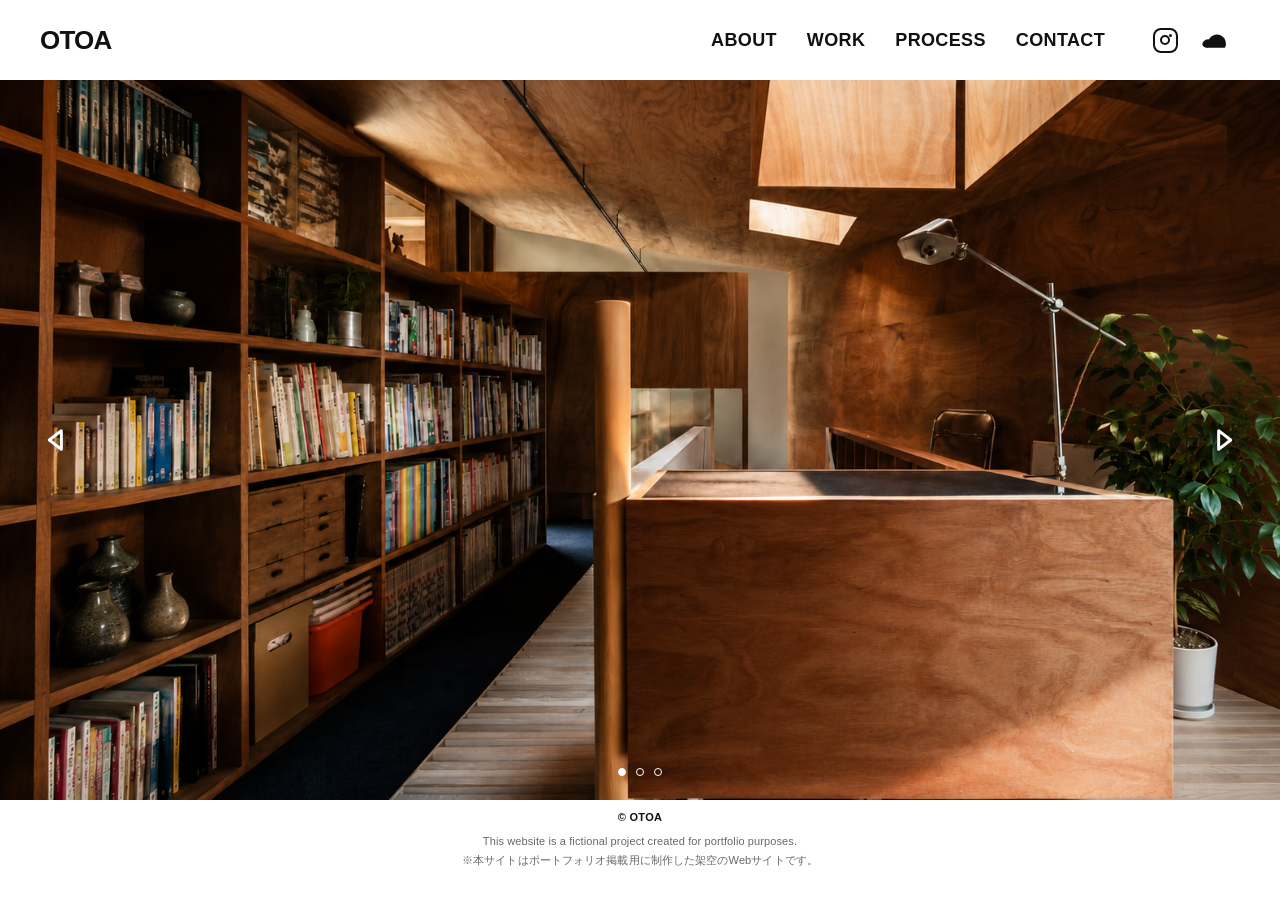
==== commit 399f7e7f: "フッダーの変更" ====
--- a/index.html
+++ b/index.html
@@ -89,9 +89,13 @@
       </div>
     </main>
 
-    <!-- Footer: 全ページ共通のコピーライトとSNSリンク -->
+    <!-- Footer: 全ページ共通のコピーライトとポートフォリオ注記 -->
     <footer class="page-footer">
-      <a href="./index.html">© OTOA</a>
+      <p class="footer-brand">© OTOA</p>
+      <div class="footer-note">
+        <p>This website is a fictional project created for portfolio purposes.</p>
+        <p>※本サイトはポートフォリオ掲載用に制作した架空のWebサイトです。</p>
+      </div>
     </footer>
 
     <script src="./js/main.js?v=20260803-02"></script>
--- a/css/style.css
+++ b/css/style.css
@@ -17,13 +17,15 @@
   --section-translation-weight: 680;
   --section-body-size: 14px;
   --section-body-weight: 620;
+  --marker-yellow: rgba(223, 255, 0, 0.34);
+  --marker-line-yellow: rgba(223, 255, 0, 0.46);
   /* ABOUT・PROCESS共通：蛍光ペンの上下位置を統一 */
   --marker-highlight: linear-gradient(
-    to bottom,
-    transparent 18%,
-    #dfff00 18%,
-    #dfff00 88%,
-    transparent 88%
+    178deg,
+    transparent 20%,
+    var(--marker-yellow) 22%,
+    rgba(223, 255, 0, 0.26) 82%,
+    transparent 85%
   );
 }
 
@@ -155,7 +157,7 @@
 
 .navigation-left a::after {
   position: absolute;
-  bottom: -0.65rem;
+  bottom: 5px;
   left: 50%;
   width: 0.45rem;
   height: 0.45rem;
@@ -614,9 +616,10 @@
   }
 
   .hero {
-    height: calc(100svh - var(--header-height) - var(--footer-height));
-    min-height: 24rem;
-    max-height: 32rem;
+    height: auto;
+    min-height: 0;
+    max-height: none;
+    aspect-ratio: 16 / 9;
     padding: 0;
   }
 
@@ -707,15 +710,39 @@
 
 .page-footer {
   display: flex;
+  flex-direction: column;
   justify-content: center;
   align-items: center;
-  width: 100%;
-  height: var(--footer-height);
-  padding: 0 1.5rem;
+  width: min(calc(100% - clamp(6rem, 14vw, 12rem)), 72rem);
+  min-height: var(--footer-height);
+  height: auto;
+  gap: 0.65rem;
+  padding: 1.25rem 0;
   color: var(--color-black);
   background: var(--color-white);
   font-size: 0.75rem;
   font-weight: 600;
+}
+
+.footer-brand {
+  flex: 0 0 auto;
+  font-weight: 700;
+  letter-spacing: 0.03em;
+  text-align: center;
+  white-space: nowrap;
+}
+
+.footer-note {
+  margin-left: 0;
+  color: #686868;
+  font-weight: 500;
+  letter-spacing: 0.01em;
+  text-align: center;
+  line-height: 1.45;
+}
+
+.footer-note p + p {
+  margin-top: 0.2rem;
 }
 
 .page-footer a {
@@ -1914,7 +1941,7 @@
   background: linear-gradient(
     to bottom,
     transparent calc(100% - 4px),
-    #dfff00 calc(100% - 4px)
+    var(--marker-line-yellow) calc(100% - 4px)
   );
 }
 
@@ -2122,7 +2149,7 @@
   .sub-page main.page-container,
   .page-footer {
     /* タブレット：メイン・フッターの共通フレーム */
-    width: calc(100% - var(--site-gutter-total));
+    width: calc(100% - clamp(3rem, 10vw, 6rem));
   }
 }
 
@@ -2308,7 +2335,7 @@
   width: 5rem;
   height: 4px;
   margin-top: 1rem;
-  background: #dfff00;
+  background: var(--marker-line-yellow);
   content: "";
 }
 
@@ -2387,7 +2414,7 @@
   background: linear-gradient(
     to bottom,
     transparent calc(100% - 4px),
-    #dfff00 calc(100% - 4px)
+    var(--marker-line-yellow) calc(100% - 4px)
   );
 }
 
@@ -2896,7 +2923,7 @@
   width: 72px;
   height: 4px;
   margin-top: 24px;
-  background: #dfff00;
+  background: var(--marker-line-yellow);
   content: "";
 }
 
@@ -2946,7 +2973,7 @@
 
 .project-heading p {
   display: inline-block;
-  border-bottom: 4px solid #dfff00;
+  border-bottom: 4px solid var(--marker-line-yellow);
   font-size: 16px;
   font-weight: 700;
   line-height: 1.15;
@@ -3081,7 +3108,7 @@
   width: 72px;
   height: 4px;
   margin-top: 24px;
-  background: #dfff00;
+  background: var(--marker-line-yellow);
 }
 
 .speaker-meta {
@@ -3300,9 +3327,12 @@
 }
 
 .speaker-next a {
-  display: inline-flex;
+  display: inline-grid;
+  grid-auto-flow: column;
+  grid-auto-columns: max-content;
   gap: 12px;
   align-items: center;
+  min-height: 44px;
   color: inherit;
   text-decoration: none;
 }
@@ -3314,15 +3344,16 @@
 .speaker-next small {
   display: block;
   color: #aaa9a7;
-  line-height: 22px;
+  line-height: 1;
 }
 
 .speaker-next span {
-  position: relative;
-  top: -1px;
-  display: block;
+  display: grid;
+  place-items: center;
+  width: 22px;
+  height: 22px;
   font-size: 22px;
-  line-height: 22px;
+  line-height: 1;
   font-weight: 400;
   transition: transform 180ms ease;
 }
@@ -3520,3 +3551,128 @@
     scroll-margin-top: 24px;
   }
 }
+
+/* ========================================
+   全ページ共通：レスポンシブの最終調整
+======================================== */
+img,
+video,
+iframe {
+  max-width: 100%;
+}
+
+main,
+section,
+article,
+figure,
+.page-container > * {
+  min-width: 0;
+}
+
+h1,
+h2,
+h3,
+p,
+dt,
+dd,
+a,
+small {
+  overflow-wrap: anywhere;
+}
+
+@media screen and (max-width: 1024px) {
+  .works-page-index,
+  .flow-page,
+  .project-page,
+  .project-detail-page,
+  .speaker-detail-page {
+    padding-right: clamp(0px, 3vw, 32px);
+    padding-left: clamp(0px, 3vw, 32px);
+  }
+
+  .about-page {
+    width: calc(100% - var(--site-gutter-total));
+  }
+
+  .practice-list {
+    grid-template-columns: repeat(2, minmax(0, 1fr));
+  }
+}
+
+@media screen and (max-width: 768px) {
+  .page-container,
+  .sub-page main.page-container,
+  .header,
+  .about-page {
+    width: calc(100% - var(--site-gutter-total));
+  }
+
+  .page-footer {
+    width: calc(100% - clamp(3.5rem, 9vw, 4.5rem));
+  }
+
+  .works-page-index,
+  .flow-page,
+  .project-page,
+  .project-detail-page,
+  .speaker-detail-page {
+    padding-right: 0;
+    padding-left: 0;
+  }
+
+  .practice-list {
+    grid-template-columns: 1fr;
+  }
+
+  .works-mobile-jump {
+    padding-left: 0;
+  }
+
+  .speaker-next {
+    grid-template-columns: repeat(2, minmax(0, 1fr));
+    gap: 20px;
+  }
+
+  .speaker-next a {
+    width: 100%;
+  }
+
+  .speaker-next a + a {
+    justify-content: end;
+    padding-top: 0;
+    border-top: 0;
+    text-align: right;
+  }
+}
+
+@media screen and (max-width: 480px) {
+  .page-footer {
+    align-items: center;
+    width: calc(100% - 4rem);
+    gap: 0.75rem;
+  }
+
+  .footer-note {
+    width: 100%;
+    margin-left: 0;
+    text-align: center;
+  }
+
+  .speaker-next {
+    grid-template-columns: 1fr;
+    gap: 12px;
+  }
+
+  .speaker-next a + a {
+    justify-content: start;
+    padding-top: 12px;
+    border-top: 1px solid #d7d7d7;
+    text-align: left;
+  }
+
+  .contact-submit,
+  .flow-contact-button {
+    width: 100%;
+    min-height: 44px;
+  }
+}
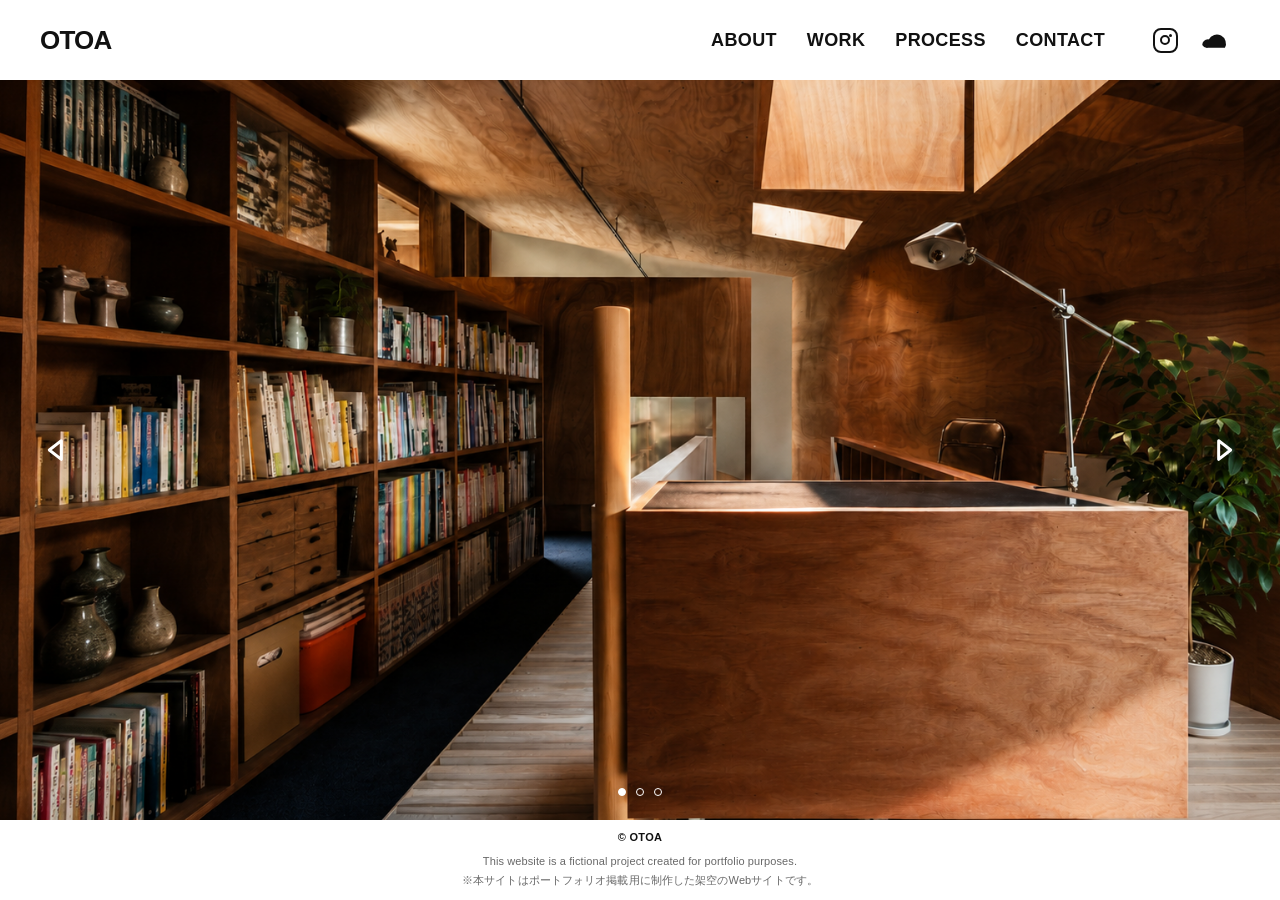
==== commit 739eb832: "ヒーロー変更" ====
--- a/index.html
+++ b/index.html
@@ -10,7 +10,7 @@
     <title>OTOA — Interior / Speaker / Music</title>
 
     <link rel="stylesheet" href="./css/reset.css" />
-    <link rel="stylesheet" href="./css/style.css?v=20260803-77" />
+    <link rel="stylesheet" href="./css/style.css?v=20260808-01" />
   </head>
 
   <body>
--- a/css/style.css
+++ b/css/style.css
@@ -17,14 +17,14 @@
   --section-translation-weight: 680;
   --section-body-size: 14px;
   --section-body-weight: 620;
-  --marker-yellow: rgba(223, 255, 0, 0.34);
-  --marker-line-yellow: rgba(223, 255, 0, 0.46);
+  --marker-yellow: rgba(223, 255, 0, 0.18);
+  --marker-line-yellow: rgba(223, 255, 0, 0.26);
   /* ABOUT・PROCESS共通：蛍光ペンの上下位置を統一 */
   --marker-highlight: linear-gradient(
     178deg,
     transparent 20%,
     var(--marker-yellow) 22%,
-    rgba(223, 255, 0, 0.26) 82%,
+    rgba(223, 255, 0, 0.12) 82%,
     transparent 85%
   );
 }
@@ -457,6 +457,16 @@
 
   .speaker-detail-grid {
     grid-template-columns: 1fr;
+  }
+}
+
+/* 狭いウィンドウや縮小プレビューでもヒーローの高さを確保 */
+@media screen and (max-width: 1280px) {
+  .hero {
+    height: calc(100svh - var(--header-height) - var(--footer-height));
+    min-height: 24rem;
+    max-height: none;
+    aspect-ratio: auto;
   }
 }
 
@@ -588,10 +598,8 @@
   }
 
   .hero {
-    height: min(
-      41.875rem,
-      calc(100svh - var(--header-height) - var(--footer-height))
-    );
+    height: calc(100svh - var(--header-height) - var(--footer-height));
+    max-height: none;
   }
 
   .speaker-detail-grid {
@@ -616,10 +624,9 @@
   }
 
   .hero {
-    height: auto;
-    min-height: 0;
+    height: calc(100svh - var(--header-height) - var(--footer-height));
+    min-height: 24rem;
     max-height: none;
-    aspect-ratio: 16 / 9;
     padding: 0;
   }
 
@@ -3597,6 +3604,14 @@
   .practice-list {
     grid-template-columns: repeat(2, minmax(0, 1fr));
   }
+
+  .footer-brand {
+    font-size: 0.6875rem;
+  }
+
+  .footer-note {
+    font-size: 0.625rem;
+  }
 }
 
 @media screen and (max-width: 768px) {
@@ -3655,6 +3670,7 @@
   .footer-note {
     width: 100%;
     margin-left: 0;
+    font-size: 0.5625rem;
     text-align: center;
   }
 
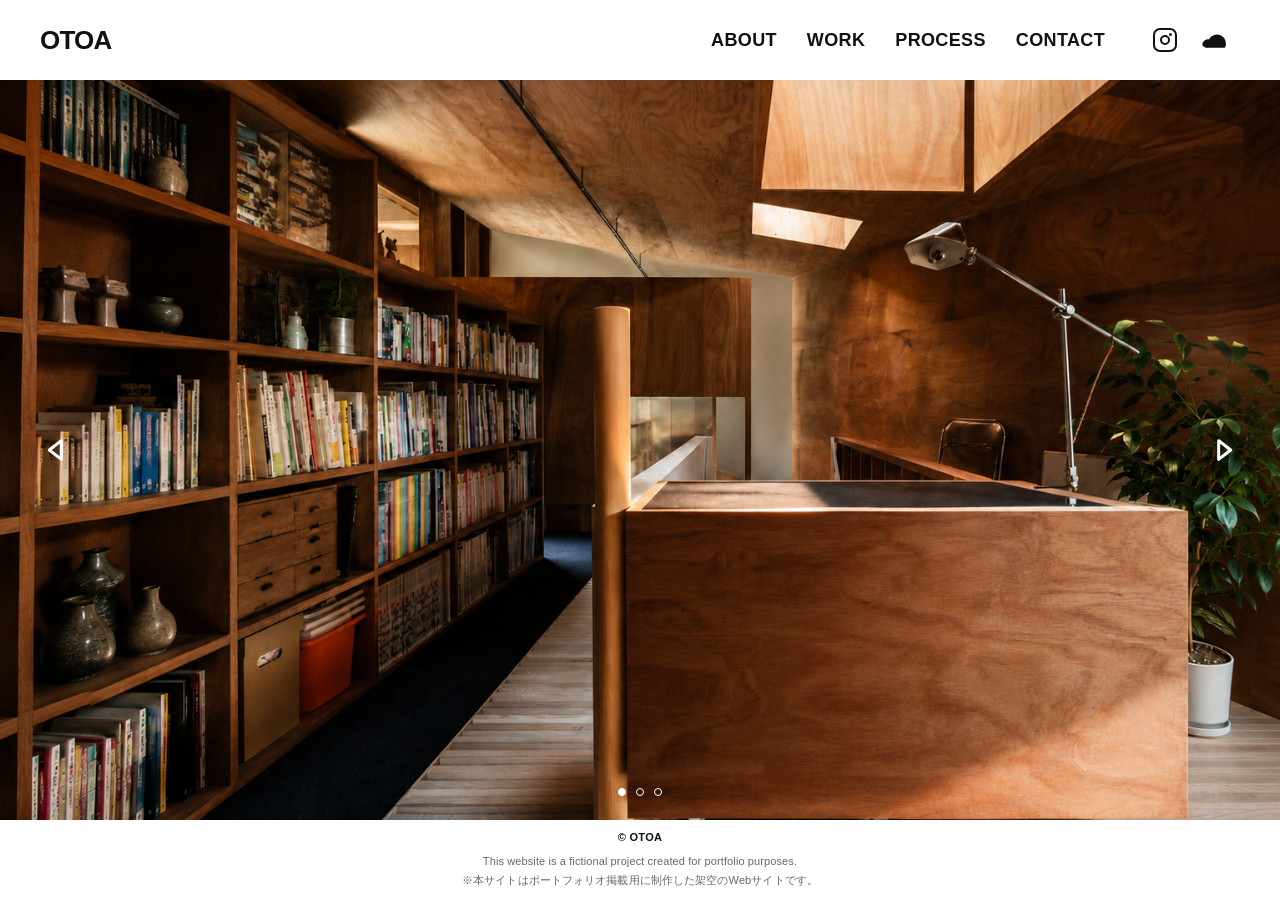
==== commit d998a32f: "視聴予約の追加" ====
--- a/index.html
+++ b/index.html
@@ -10,7 +10,7 @@
     <title>OTOA — Interior / Speaker / Music</title>
 
     <link rel="stylesheet" href="./css/reset.css" />
-    <link rel="stylesheet" href="./css/style.css?v=20260808-01" />
+    <link rel="stylesheet" href="./css/style.css?v=20260808-04" />
   </head>
 
   <body>
--- a/css/style.css
+++ b/css/style.css
@@ -17,14 +17,14 @@
   --section-translation-weight: 680;
   --section-body-size: 14px;
   --section-body-weight: 620;
-  --marker-yellow: rgba(223, 255, 0, 0.18);
-  --marker-line-yellow: rgba(223, 255, 0, 0.26);
+  --marker-yellow: rgba(223, 255, 0, 0.34);
+  --marker-line-yellow: rgba(223, 255, 0, 0.42);
   /* ABOUT・PROCESS共通：蛍光ペンの上下位置を統一 */
   --marker-highlight: linear-gradient(
     178deg,
     transparent 20%,
     var(--marker-yellow) 22%,
-    rgba(223, 255, 0, 0.12) 82%,
+    rgba(223, 255, 0, 0.24) 82%,
     transparent 85%
   );
 }
@@ -136,15 +136,18 @@
 .instagram-icon {
   position: relative;
   display: block;
-  width: 25px;
-  height: 25px;
-  border: 2px solid currentColor;
-  border-radius: 8px;
+  flex: 0 0 24px;
+  width: 24px;
+  height: 24px;
+  aspect-ratio: 1 / 1;
+  border: 2px solid var(--color-black);
+  border-radius: 7px;
+  line-height: 0;
 }
 
 .flow-body .instagram-icon {
-  width: 25px;
-  height: 25px;
+  width: 24px;
+  height: 24px;
 }
 
 .soundcloud-icon {
@@ -198,8 +201,8 @@
 
 .instagram-icon::after {
   position: absolute;
-  top: 4px;
-  right: 4px;
+  top: 3px;
+  right: 3px;
   width: 3px;
   height: 3px;
   border-radius: 50%;
@@ -565,6 +568,8 @@
 
   .navigation-right {
     display: flex;
+    justify-content: flex-end;
+    width: 100%;
     gap: 0;
     margin-top: 1rem;
   }
@@ -3333,6 +3338,32 @@
   border-top: 1px solid #aaa9a7;
 }
 
+.speaker-reservation {
+  display: flex;
+  justify-content: center;
+  margin-top: 64px;
+}
+
+.speaker-reservation-button {
+  display: inline-flex;
+  justify-content: center;
+  align-items: center;
+  min-width: 14rem;
+  min-height: 48px;
+  padding: 0.9rem 2rem;
+  color: var(--color-white);
+  background: var(--color-black);
+  font-size: 0.875rem;
+  font-weight: 700;
+  text-align: center;
+  transition: opacity 180ms ease;
+}
+
+.speaker-reservation-button:hover,
+.speaker-reservation-button:focus-visible {
+  opacity: 0.72;
+}
+
 .speaker-next a {
   display: inline-grid;
   grid-auto-flow: column;
@@ -3446,6 +3477,14 @@
     padding-top: 24px;
     border-top: 1px solid #d7d7d7;
   }
+
+  .speaker-reservation {
+    margin-top: 48px;
+  }
+
+  .speaker-reservation-button {
+    width: min(100%, 22rem);
+  }
 }
 
 /* WORK一覧：スマートフォン用カテゴリ移動リンク */
@@ -3588,6 +3627,24 @@
 }
 
 @media screen and (max-width: 1024px) {
+  .navigation .navigation-right {
+    align-self: flex-end;
+    justify-content: flex-end;
+    width: auto;
+    margin-left: auto;
+    gap: 0.25rem;
+  }
+
+  .navigation .navigation-right .instagram-link,
+  .navigation .navigation-right .soundcloud-link {
+    display: grid;
+    place-items: center;
+    flex: 0 0 50px;
+    width: 50px;
+    height: 50px;
+    padding: 10px;
+  }
+
   .works-page-index,
   .flow-page,
   .project-page,
